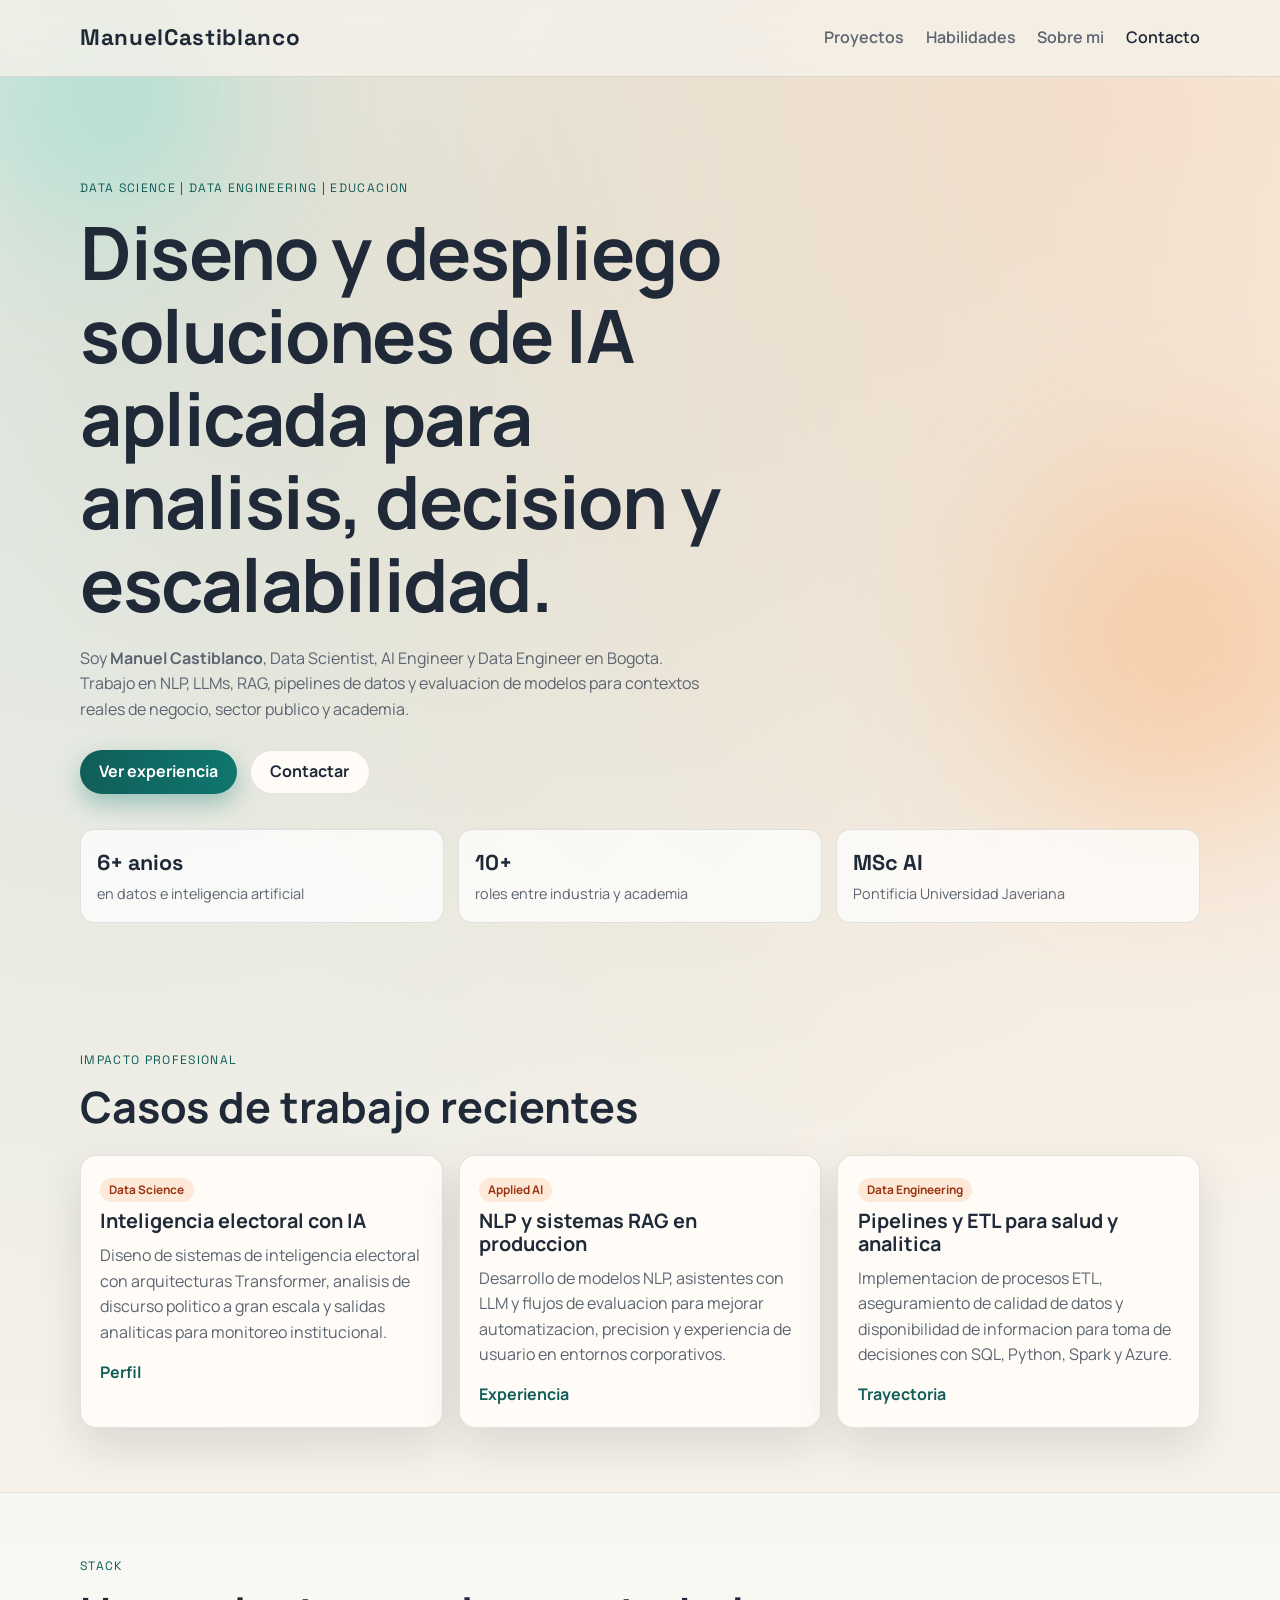
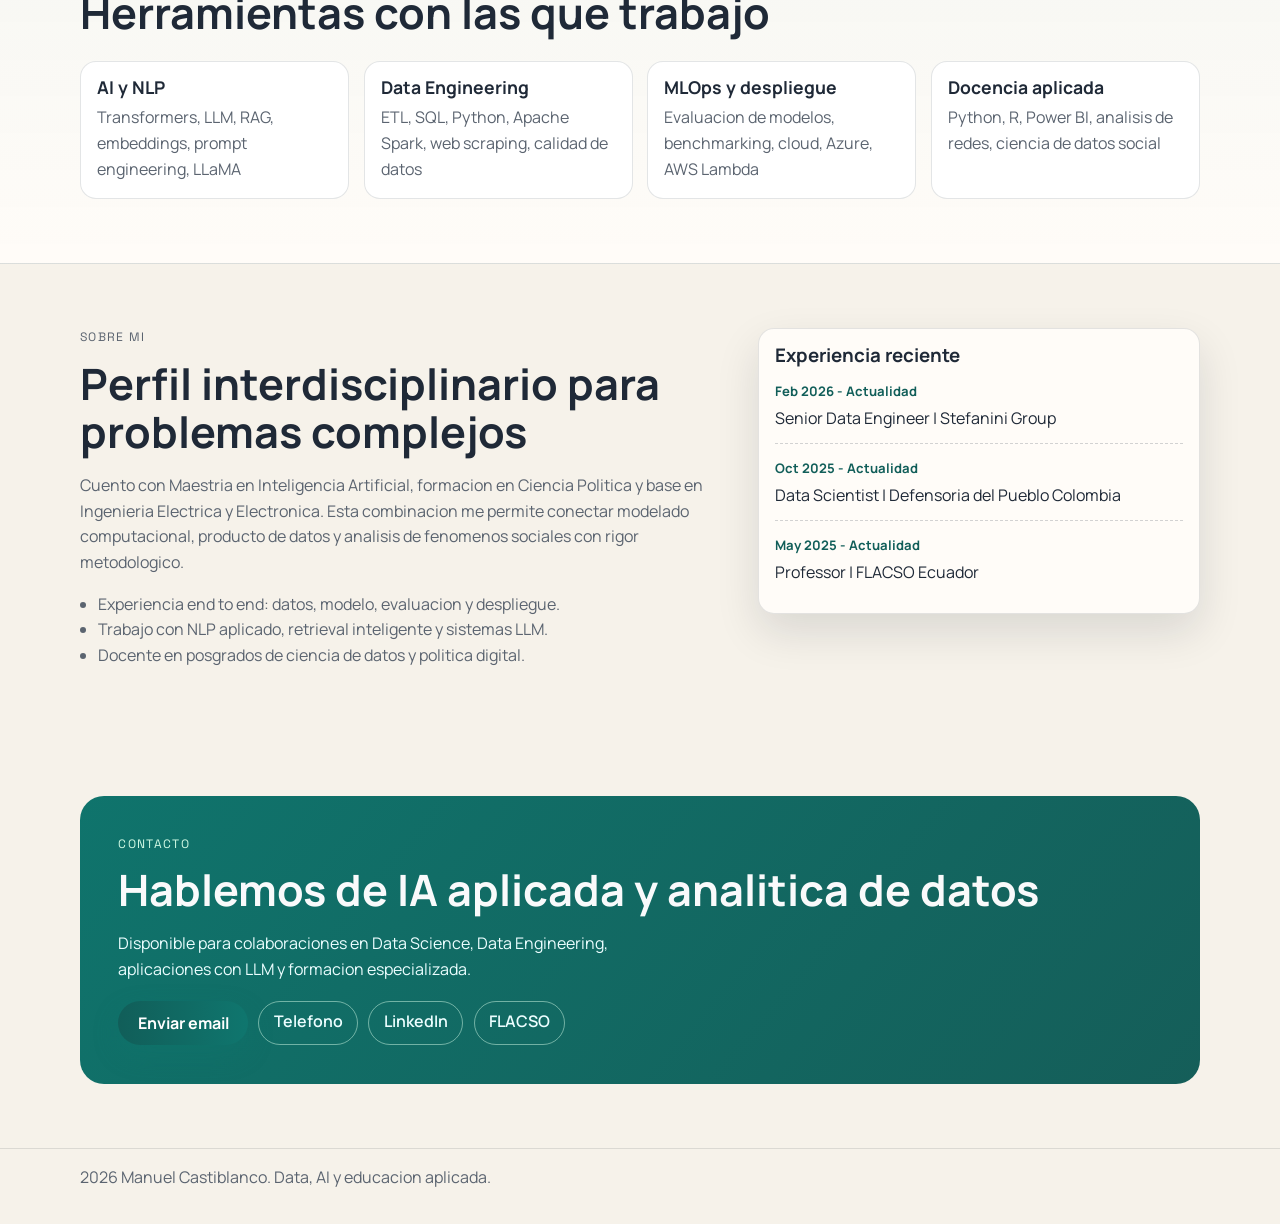
==== index.html @ 2c648ff0 "feat: initial portfolio landing page" ====
<!DOCTYPE html>
<html lang="es">
  <head>
    <meta charset="UTF-8" />
    <meta name="viewport" content="width=device-width, initial-scale=1.0" />
    <meta
      name="description"
      content="Portafolio de Manuel Castiblanco: Data Scientist, Data Engineer y profesor en analitica aplicada, NLP y sistemas con LLM."
    />
    <title>Portafolio | Manuel Castiblanco</title>
    <link rel="preconnect" href="https://fonts.googleapis.com" />
    <link rel="preconnect" href="https://fonts.gstatic.com" crossorigin />
    <link
      href="https://fonts.googleapis.com/css2?family=Manrope:wght@400;500;600;700;800&family=Space+Grotesk:wght@500;700&display=swap"
      rel="stylesheet"
    />
    <link rel="stylesheet" href="styles.css" />
  </head>
  <body>
    <div class="bg-glow bg-glow-1"></div>
    <div class="bg-glow bg-glow-2"></div>

    <header class="site-header">
      <nav class="nav container">
        <a href="#inicio" class="brand">ManuelCastiblanco</a>
        <button class="menu-toggle" aria-label="Abrir menu" aria-expanded="false">
          <span></span>
          <span></span>
          <span></span>
        </button>
        <ul class="nav-links">
          <li><a href="#proyectos">Proyectos</a></li>
          <li><a href="#habilidades">Habilidades</a></li>
          <li><a href="#sobre-mi">Sobre mi</a></li>
          <li><a href="#contacto">Contacto</a></li>
        </ul>
      </nav>
    </header>

    <main id="inicio">
      <section class="hero container">
        <p class="eyebrow reveal">Data Science | Data Engineering | Educacion</p>
        <h1 class="reveal">
          Diseno y despliego soluciones de IA aplicada para analisis, decision y
          escalabilidad.
        </h1>
        <p class="hero-copy reveal">
          Soy <strong>Manuel Castiblanco</strong>, Data Scientist, AI Engineer y Data
          Engineer en Bogota. Trabajo en NLP, LLMs, RAG, pipelines de datos y
          evaluacion de modelos para contextos reales de negocio, sector publico y
          academia.
        </p>
        <div class="hero-actions reveal">
          <a href="#proyectos" class="btn btn-primary">Ver experiencia</a>
          <a href="#contacto" class="btn btn-secondary">Contactar</a>
        </div>
        <ul class="hero-metrics reveal">
          <li>
            <span class="metric">6+ anios</span>
            <span class="label">en datos e inteligencia artificial</span>
          </li>
          <li>
            <span class="metric">10+</span>
            <span class="label">roles entre industria y academia</span>
          </li>
          <li>
            <span class="metric">MSc AI</span>
            <span class="label">Pontificia Universidad Javeriana</span>
          </li>
        </ul>
      </section>

      <section id="proyectos" class="section container">
        <div class="section-head reveal">
          <p class="eyebrow">Impacto profesional</p>
          <h2>Casos de trabajo recientes</h2>
        </div>
        <div class="projects-grid">
          <article class="project-card reveal">
            <p class="tag">Data Science</p>
            <h3>Inteligencia electoral con IA</h3>
            <p>
              Diseno de sistemas de inteligencia electoral con arquitecturas
              Transformer, analisis de discurso politico a gran escala y salidas
              analiticas para monitoreo institucional.
            </p>
            <div class="project-links">
              <a
                href="https://www.linkedin.com/in/manuel-castiblanco-08ab81121/"
                target="_blank"
                rel="noreferrer"
                aria-label="Ver perfil en LinkedIn"
                >Perfil</a
              >
            </div>
          </article>
          <article class="project-card reveal">
            <p class="tag">Applied AI</p>
            <h3>NLP y sistemas RAG en produccion</h3>
            <p>
              Desarrollo de modelos NLP, asistentes con LLM y flujos de evaluacion
              para mejorar automatizacion, precision y experiencia de usuario en
              entornos corporativos.
            </p>
            <div class="project-links">
              <a
                href="https://www.linkedin.com/in/manuel-castiblanco-08ab81121/"
                target="_blank"
                rel="noreferrer"
                aria-label="Ver experiencia en LinkedIn"
                >Experiencia</a
              >
            </div>
          </article>
          <article class="project-card reveal">
            <p class="tag">Data Engineering</p>
            <h3>Pipelines y ETL para salud y analitica</h3>
            <p>
              Implementacion de procesos ETL, aseguramiento de calidad de datos y
              disponibilidad de informacion para toma de decisiones con SQL, Python,
              Spark y Azure.
            </p>
            <div class="project-links">
              <a
                href="https://www.linkedin.com/in/manuel-castiblanco-08ab81121/"
                target="_blank"
                rel="noreferrer"
                aria-label="Ver trayectoria profesional"
                >Trayectoria</a
              >
            </div>
          </article>
        </div>
      </section>

      <section id="habilidades" class="section section-soft">
        <div class="container">
          <div class="section-head reveal">
            <p class="eyebrow">Stack</p>
            <h2>Herramientas con las que trabajo</h2>
          </div>
          <div class="skills-grid">
            <article class="skill-card reveal">
              <h3>AI y NLP</h3>
              <p>Transformers, LLM, RAG, embeddings, prompt engineering, LLaMA</p>
            </article>
            <article class="skill-card reveal">
              <h3>Data Engineering</h3>
              <p>ETL, SQL, Python, Apache Spark, web scraping, calidad de datos</p>
            </article>
            <article class="skill-card reveal">
              <h3>MLOps y despliegue</h3>
              <p>Evaluacion de modelos, benchmarking, cloud, Azure, AWS Lambda</p>
            </article>
            <article class="skill-card reveal">
              <h3>Docencia aplicada</h3>
              <p>Python, R, Power BI, analisis de redes, ciencia de datos social</p>
            </article>
          </div>
        </div>
      </section>

      <section id="sobre-mi" class="section container">
        <div class="about-wrap">
          <div class="about-copy reveal">
            <p class="eyebrow">Sobre mi</p>
            <h2>Perfil interdisciplinario para problemas complejos</h2>
            <p>
              Cuento con Maestria en Inteligencia Artificial, formacion en Ciencia
              Politica y base en Ingenieria Electrica y Electronica. Esta combinacion
              me permite conectar modelado computacional, producto de datos y analisis
              de fenomenos sociales con rigor metodologico.
            </p>
            <ul class="about-list">
              <li>Experiencia end to end: datos, modelo, evaluacion y despliegue.</li>
              <li>Trabajo con NLP aplicado, retrieval inteligente y sistemas LLM.</li>
              <li>Docente en posgrados de ciencia de datos y politica digital.</li>
            </ul>
          </div>
          <aside class="experience-card reveal">
            <h3>Experiencia reciente</h3>
            <ul>
              <li>
                <span>Feb 2026 - Actualidad</span>
                <p>Senior Data Engineer | Stefanini Group</p>
              </li>
              <li>
                <span>Oct 2025 - Actualidad</span>
                <p>Data Scientist | Defensoria del Pueblo Colombia</p>
              </li>
              <li>
                <span>May 2025 - Actualidad</span>
                <p>Professor | FLACSO Ecuador</p>
              </li>
            </ul>
          </aside>
        </div>
      </section>

      <section id="contacto" class="section cta-section">
        <div class="container cta-box reveal">
          <p class="eyebrow">Contacto</p>
          <h2>Hablemos de IA aplicada y analitica de datos</h2>
          <p>
            Disponible para colaboraciones en Data Science, Data Engineering,
            aplicaciones con LLM y formacion especializada.
          </p>
          <div class="cta-links">
            <a href="mailto:mecastib@hotmail.com" class="btn btn-primary">Enviar email</a>
            <a href="tel:+573164999784" class="link-pill">Telefono</a>
            <a
              href="https://www.linkedin.com/in/manuel-castiblanco-08ab81121/"
              target="_blank"
              rel="noreferrer"
              class="link-pill"
              >LinkedIn</a
            >
            <a
              href="https://www.flacso.edu.ec/docentes/perfil?id=52139&nombre=castiblanco_briceno_manuel_elkin"
              target="_blank"
              rel="noreferrer"
              class="link-pill"
              >FLACSO</a
            >
          </div>
        </div>
      </section>
    </main>

    <footer class="site-footer">
      <div class="container">
        <p>
          <span id="year"></span> Manuel Castiblanco. Data, AI y educacion aplicada.
        </p>
      </div>
    </footer>

    <script src="script.js"></script>
  </body>
</html>
---- styles.css ----
:root {
  --bg: #f6f2ea;
  --surface: #fffcf8;
  --text: #1f2937;
  --muted: #5b6470;
  --line: rgba(31, 41, 55, 0.12);
  --brand: #0f766e;
  --brand-dark: #115e59;
  --accent: #f97316;
  --radius: 16px;
  --shadow: 0 18px 44px rgba(15, 23, 42, 0.12);
}

* {
  box-sizing: border-box;
}

html {
  scroll-behavior: smooth;
}

body {
  margin: 0;
  font-family: "Manrope", "Segoe UI", sans-serif;
  color: var(--text);
  background:
    radial-gradient(circle at 10% 12%, rgba(15, 118, 110, 0.11), transparent 42%),
    radial-gradient(circle at 85% 4%, rgba(249, 115, 22, 0.14), transparent 40%),
    var(--bg);
  line-height: 1.6;
  min-height: 100vh;
  overflow-x: hidden;
}

a {
  color: inherit;
  text-decoration: none;
}

.container {
  width: min(1120px, calc(100% - 3rem));
  margin-inline: auto;
}

.site-header {
  position: sticky;
  top: 0;
  z-index: 50;
  backdrop-filter: blur(12px);
  background: rgba(246, 242, 234, 0.8);
  border-bottom: 1px solid var(--line);
}

.nav {
  display: flex;
  align-items: center;
  justify-content: space-between;
  min-height: 76px;
}

.brand {
  font-family: "Space Grotesk", "Segoe UI", sans-serif;
  font-size: 1.4rem;
  font-weight: 700;
  letter-spacing: 0.03em;
}

.nav-links {
  display: flex;
  list-style: none;
  margin: 0;
  padding: 0;
  gap: 1.35rem;
}

.nav-links a {
  font-weight: 600;
  color: var(--muted);
  transition: color 180ms ease;
}

.nav-links a:hover,
.nav-links a.active {
  color: var(--text);
}

.menu-toggle {
  display: none;
  width: 42px;
  height: 42px;
  border: 1px solid var(--line);
  background: var(--surface);
  border-radius: 999px;
  align-items: center;
  justify-content: center;
  flex-direction: column;
  gap: 4px;
  cursor: pointer;
}

.menu-toggle span {
  width: 16px;
  height: 2px;
  background: var(--text);
  display: block;
}

.hero {
  padding: clamp(4.2rem, 8vw, 7.4rem) 0 clamp(2.4rem, 5vw, 4.2rem);
}

.eyebrow {
  font-family: "Space Grotesk", "Segoe UI", sans-serif;
  text-transform: uppercase;
  letter-spacing: 0.11em;
  font-size: 0.76rem;
  color: var(--brand-dark);
  margin: 0 0 0.75rem;
}

h1,
h2,
h3 {
  margin: 0;
  line-height: 1.13;
}

h1 {
  max-width: 14ch;
  font-size: clamp(2.3rem, 6vw, 4.6rem);
  letter-spacing: -0.02em;
}

h2 {
  font-size: clamp(1.8rem, 3.5vw, 2.7rem);
}

.hero-copy {
  max-width: 62ch;
  margin: 1.2rem 0 0;
  color: var(--muted);
}

.hero-actions {
  margin-top: 1.7rem;
  display: flex;
  flex-wrap: wrap;
  gap: 0.8rem;
}

.btn {
  display: inline-flex;
  align-items: center;
  justify-content: center;
  min-height: 44px;
  border-radius: 999px;
  padding: 0.4rem 1.2rem;
  font-weight: 700;
  transition: transform 180ms ease, box-shadow 180ms ease, background 180ms ease;
}

.btn:hover {
  transform: translateY(-2px);
}

.btn-primary {
  background: linear-gradient(90deg, var(--brand-dark), var(--brand));
  color: #ffffff;
  box-shadow: 0 10px 24px rgba(15, 118, 110, 0.35);
}

.btn-secondary {
  border: 1px solid var(--line);
  background: var(--surface);
}

.hero-metrics {
  margin: 2.2rem 0 0;
  padding: 0;
  list-style: none;
  display: grid;
  grid-template-columns: repeat(3, minmax(0, 1fr));
  gap: 0.9rem;
}

.hero-metrics li {
  padding: 1rem;
  border-radius: 14px;
  background: rgba(255, 255, 255, 0.72);
  border: 1px solid var(--line);
}

.metric {
  font-family: "Space Grotesk", "Segoe UI", sans-serif;
  display: block;
  font-size: 1.35rem;
  font-weight: 700;
}

.label {
  font-size: 0.9rem;
  color: var(--muted);
}

.section {
  padding: clamp(2.8rem, 5vw, 5rem) 0;
}

.section-soft {
  background:
    linear-gradient(180deg, rgba(15, 118, 110, 0.04), rgba(15, 118, 110, 0)),
    var(--surface);
  border-block: 1px solid var(--line);
}

.section-head {
  margin-bottom: 1.5rem;
}

.projects-grid {
  display: grid;
  grid-template-columns: repeat(3, minmax(0, 1fr));
  gap: 1rem;
}

.project-card {
  background: var(--surface);
  border: 1px solid var(--line);
  border-radius: var(--radius);
  padding: 1.2rem;
  box-shadow: var(--shadow);
  transition: transform 210ms ease, box-shadow 210ms ease;
}

.project-card:hover {
  transform: translateY(-4px);
  box-shadow: 0 22px 45px rgba(15, 23, 42, 0.16);
}

.project-card h3 {
  margin-top: 0.35rem;
  margin-bottom: 0.65rem;
  font-size: 1.24rem;
}

.project-card p {
  margin: 0;
  color: var(--muted);
}

.project-card .tag {
  display: inline-flex;
  margin-bottom: 0.2rem;
  border-radius: 999px;
  padding: 0.13rem 0.58rem;
  background: rgba(249, 115, 22, 0.14);
  color: #9a3412;
  font-size: 0.74rem;
  font-weight: 700;
}

.project-links {
  display: flex;
  gap: 1rem;
  margin-top: 0.9rem;
}

.project-links a {
  color: var(--brand-dark);
  font-weight: 700;
}

.skills-grid {
  display: grid;
  grid-template-columns: repeat(4, minmax(0, 1fr));
  gap: 0.9rem;
}

.skill-card {
  border: 1px solid var(--line);
  border-radius: var(--radius);
  padding: 1rem;
  background: #ffffff;
}

.skill-card h3 {
  font-size: 1.1rem;
  margin-bottom: 0.45rem;
}

.skill-card p {
  margin: 0;
  color: var(--muted);
}

.about-wrap {
  display: grid;
  grid-template-columns: 1.2fr 0.8fr;
  gap: 1rem;
  align-items: start;
}

.about-copy p {
  color: var(--muted);
}

.about-list {
  margin: 1rem 0 0;
  padding-left: 1.15rem;
  color: var(--muted);
}

.experience-card {
  background: var(--surface);
  border: 1px solid var(--line);
  border-radius: var(--radius);
  box-shadow: var(--shadow);
  padding: 1rem;
}

.experience-card h3 {
  margin-bottom: 0.75rem;
}

.experience-card ul {
  list-style: none;
  margin: 0;
  padding: 0;
}

.experience-card li {
  padding: 0.7rem 0;
  border-top: 1px dashed rgba(31, 41, 55, 0.2);
}

.experience-card li:first-child {
  border-top: 0;
  padding-top: 0;
}

.experience-card span {
  font-size: 0.82rem;
  color: var(--brand-dark);
  font-weight: 700;
}

.experience-card p {
  margin: 0.15rem 0 0;
}

.cta-section {
  padding-bottom: clamp(3.4rem, 5vw, 5.2rem);
}

.cta-box {
  background:
    linear-gradient(130deg, rgba(15, 118, 110, 0.9), rgba(21, 94, 89, 0.97)),
    #115e59;
  color: #f9fafb;
  border-radius: 24px;
  padding: clamp(1.35rem, 3vw, 2.4rem);
}

.cta-box .eyebrow {
  color: #d1fae5;
}

.cta-box p {
  color: #ecfeff;
  max-width: 58ch;
}

.cta-links {
  margin-top: 1.2rem;
  display: flex;
  flex-wrap: wrap;
  gap: 0.65rem;
}

.link-pill {
  border: 1px solid rgba(209, 250, 229, 0.5);
  border-radius: 999px;
  padding: 0.42rem 0.9rem;
  font-weight: 600;
  color: #ecfeff;
}

.link-pill:hover {
  background: rgba(236, 254, 255, 0.08);
}

.site-footer {
  border-top: 1px solid var(--line);
  padding: 1rem 0 2.1rem;
}

.site-footer p {
  margin: 0;
  color: var(--muted);
}

.bg-glow {
  position: fixed;
  border-radius: 999px;
  filter: blur(80px);
  opacity: 0.28;
  pointer-events: none;
  z-index: -1;
}

.bg-glow-1 {
  width: 260px;
  height: 260px;
  top: -40px;
  left: -30px;
  background: #2dd4bf;
}

.bg-glow-2 {
  width: 360px;
  height: 360px;
  right: -80px;
  bottom: 8%;
  background: #fb923c;
}

.reveal {
  opacity: 0;
  transform: translateY(14px);
  transition: opacity 440ms ease, transform 440ms ease;
}

.reveal.in-view {
  opacity: 1;
  transform: translateY(0);
}

@media (max-width: 980px) {
  .projects-grid,
  .skills-grid {
    grid-template-columns: repeat(2, minmax(0, 1fr));
  }

  .about-wrap {
    grid-template-columns: 1fr;
  }
}

@media (max-width: 760px) {
  .menu-toggle {
    display: inline-flex;
  }

  .nav-links {
    position: absolute;
    top: 76px;
    left: 0;
    right: 0;
    flex-direction: column;
    background: rgba(255, 252, 248, 0.97);
    border-bottom: 1px solid var(--line);
    padding: 1rem 1.4rem;
    transform: scaleY(0);
    transform-origin: top;
    opacity: 0;
    pointer-events: none;
    transition: transform 220ms ease, opacity 220ms ease;
  }

  .nav-links.is-open {
    transform: scaleY(1);
    opacity: 1;
    pointer-events: auto;
  }

  .hero-metrics,
  .projects-grid,
  .skills-grid {
    grid-template-columns: 1fr;
  }

  .container {
    width: min(1120px, calc(100% - 1.5rem));
  }
}
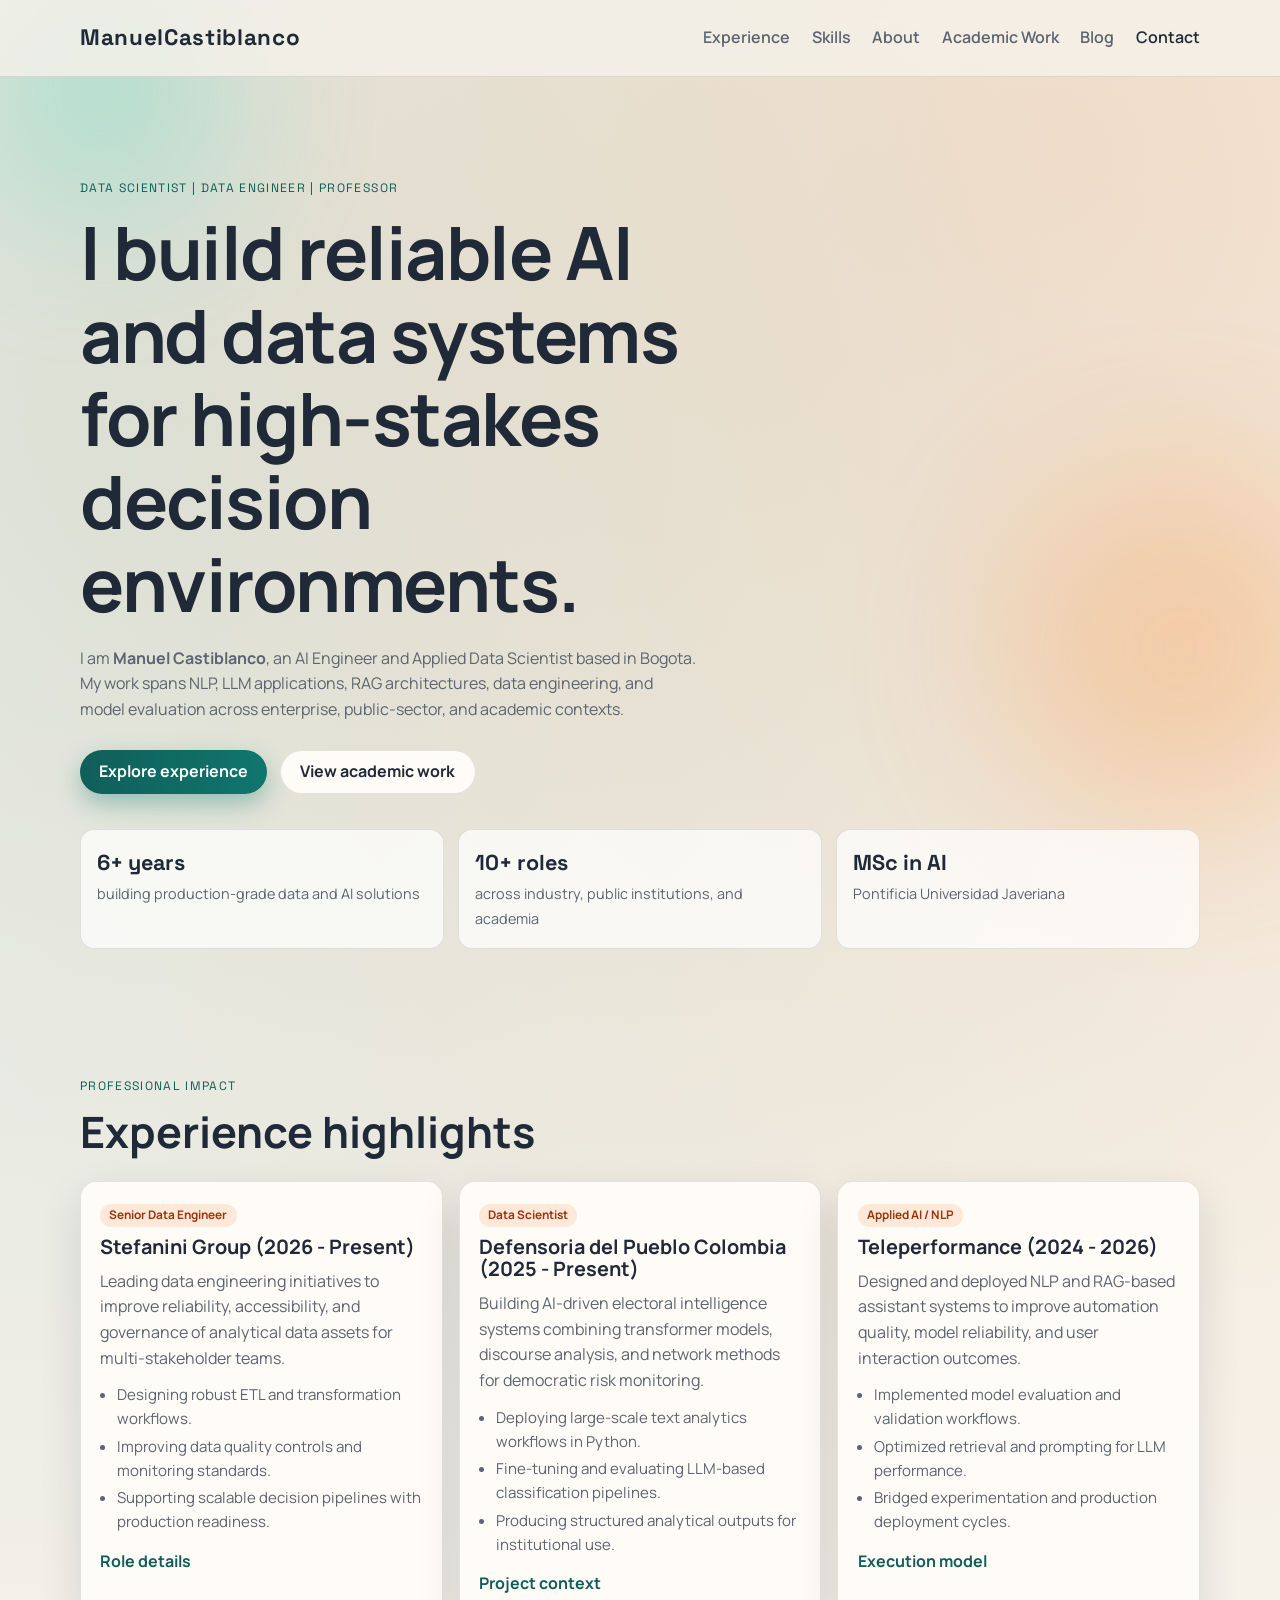
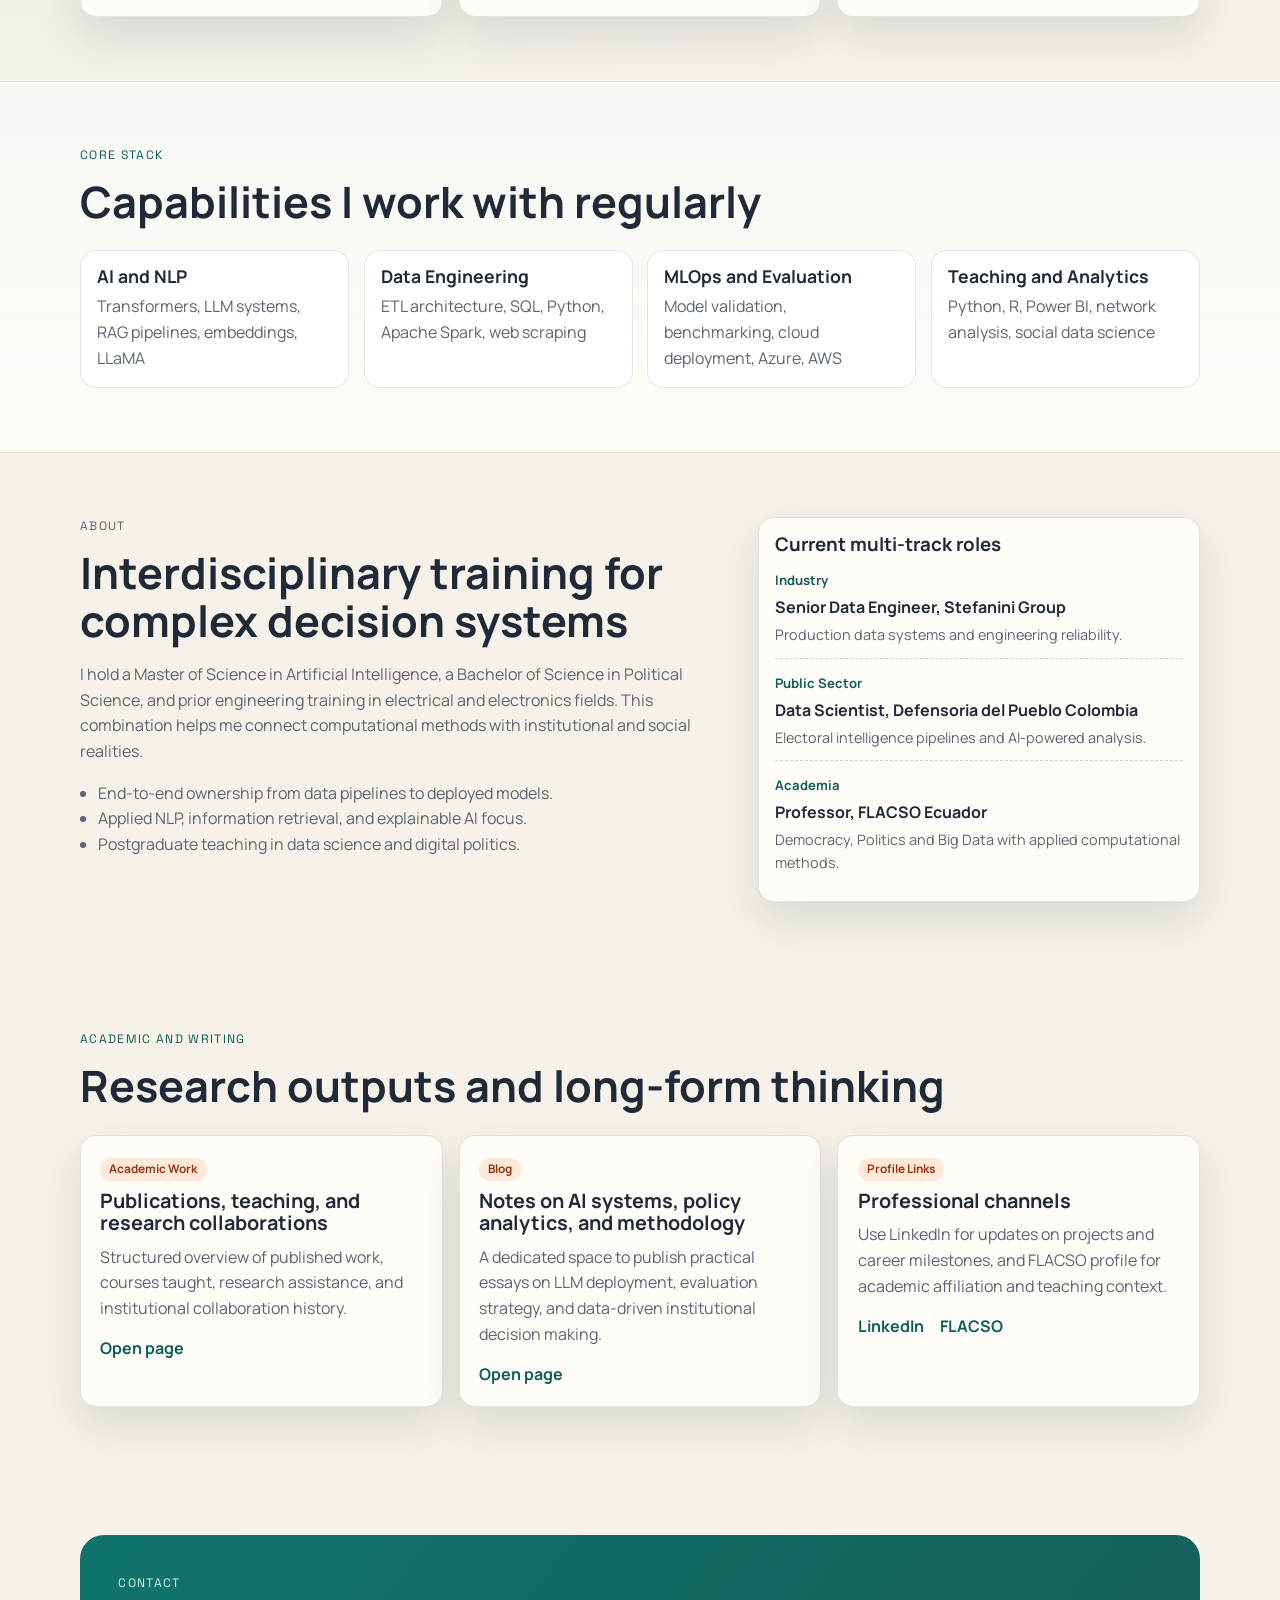
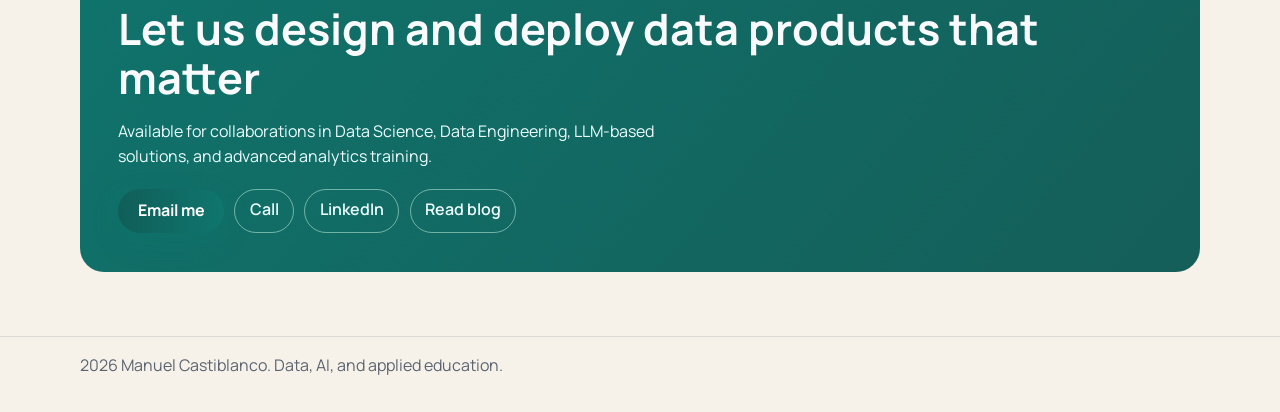
==== commit aebb5d7f: "feat: rewrite portfolio in English and add academic/blog pages" ====
--- a/index.html
+++ b/index.html
@@ -1,13 +1,13 @@
 <!DOCTYPE html>
-<html lang="es">
+<html lang="en">
   <head>
     <meta charset="UTF-8" />
     <meta name="viewport" content="width=device-width, initial-scale=1.0" />
     <meta
       name="description"
-      content="Portafolio de Manuel Castiblanco: Data Scientist, Data Engineer y profesor en analitica aplicada, NLP y sistemas con LLM."
+      content="Portfolio of Manuel Castiblanco: Data Scientist, Data Engineer, and Professor focused on NLP, LLM systems, and applied analytics."
     />
-    <title>Portafolio | Manuel Castiblanco</title>
+    <title>Portfolio | Manuel Castiblanco</title>
     <link rel="preconnect" href="https://fonts.googleapis.com" />
     <link rel="preconnect" href="https://fonts.gstatic.com" crossorigin />
     <link
@@ -22,192 +22,273 @@
 
     <header class="site-header">
       <nav class="nav container">
-        <a href="#inicio" class="brand">ManuelCastiblanco</a>
-        <button class="menu-toggle" aria-label="Abrir menu" aria-expanded="false">
+        <a href="index.html" class="brand">ManuelCastiblanco</a>
+        <button class="menu-toggle" aria-label="Open menu" aria-expanded="false">
           <span></span>
           <span></span>
           <span></span>
         </button>
         <ul class="nav-links">
-          <li><a href="#proyectos">Proyectos</a></li>
-          <li><a href="#habilidades">Habilidades</a></li>
-          <li><a href="#sobre-mi">Sobre mi</a></li>
-          <li><a href="#contacto">Contacto</a></li>
+          <li><a href="#experience">Experience</a></li>
+          <li><a href="#skills">Skills</a></li>
+          <li><a href="#about">About</a></li>
+          <li><a href="academic.html">Academic Work</a></li>
+          <li><a href="blog.html">Blog</a></li>
+          <li><a href="#contact">Contact</a></li>
         </ul>
       </nav>
     </header>
 
-    <main id="inicio">
+    <main id="home">
       <section class="hero container">
-        <p class="eyebrow reveal">Data Science | Data Engineering | Educacion</p>
+        <p class="eyebrow reveal">Data Scientist | Data Engineer | Professor</p>
         <h1 class="reveal">
-          Diseno y despliego soluciones de IA aplicada para analisis, decision y
-          escalabilidad.
+          I build reliable AI and data systems for high-stakes decision environments.
         </h1>
         <p class="hero-copy reveal">
-          Soy <strong>Manuel Castiblanco</strong>, Data Scientist, AI Engineer y Data
-          Engineer en Bogota. Trabajo en NLP, LLMs, RAG, pipelines de datos y
-          evaluacion de modelos para contextos reales de negocio, sector publico y
-          academia.
+          I am <strong>Manuel Castiblanco</strong>, an AI Engineer and Applied Data
+          Scientist based in Bogota. My work spans NLP, LLM applications, RAG
+          architectures, data engineering, and model evaluation across enterprise,
+          public-sector, and academic contexts.
         </p>
         <div class="hero-actions reveal">
-          <a href="#proyectos" class="btn btn-primary">Ver experiencia</a>
-          <a href="#contacto" class="btn btn-secondary">Contactar</a>
+          <a href="#experience" class="btn btn-primary">Explore experience</a>
+          <a href="academic.html" class="btn btn-secondary">View academic work</a>
         </div>
         <ul class="hero-metrics reveal">
           <li>
-            <span class="metric">6+ anios</span>
-            <span class="label">en datos e inteligencia artificial</span>
+            <span class="metric">6+ years</span>
+            <span class="label">building production-grade data and AI solutions</span>
           </li>
           <li>
-            <span class="metric">10+</span>
-            <span class="label">roles entre industria y academia</span>
+            <span class="metric">10+ roles</span>
+            <span class="label">across industry, public institutions, and academia</span>
           </li>
           <li>
-            <span class="metric">MSc AI</span>
+            <span class="metric">MSc in AI</span>
             <span class="label">Pontificia Universidad Javeriana</span>
           </li>
         </ul>
       </section>
 
-      <section id="proyectos" class="section container">
+      <section id="experience" class="section container">
         <div class="section-head reveal">
-          <p class="eyebrow">Impacto profesional</p>
-          <h2>Casos de trabajo recientes</h2>
+          <p class="eyebrow">Professional Impact</p>
+          <h2>Experience highlights</h2>
         </div>
         <div class="projects-grid">
           <article class="project-card reveal">
-            <p class="tag">Data Science</p>
-            <h3>Inteligencia electoral con IA</h3>
-            <p>
-              Diseno de sistemas de inteligencia electoral con arquitecturas
-              Transformer, analisis de discurso politico a gran escala y salidas
-              analiticas para monitoreo institucional.
-            </p>
+            <p class="tag">Senior Data Engineer</p>
+            <h3>Stefanini Group (2026 - Present)</h3>
+            <p>
+              Leading data engineering initiatives to improve reliability,
+              accessibility, and governance of analytical data assets for
+              multi-stakeholder teams.
+            </p>
+            <ul class="project-points">
+              <li>Designing robust ETL and transformation workflows.</li>
+              <li>Improving data quality controls and monitoring standards.</li>
+              <li>Supporting scalable decision pipelines with production readiness.</li>
+            </ul>
             <div class="project-links">
               <a
                 href="https://www.linkedin.com/in/manuel-castiblanco-08ab81121/"
                 target="_blank"
                 rel="noreferrer"
-                aria-label="Ver perfil en LinkedIn"
-                >Perfil</a
-              >
-            </div>
-          </article>
-          <article class="project-card reveal">
-            <p class="tag">Applied AI</p>
-            <h3>NLP y sistemas RAG en produccion</h3>
-            <p>
-              Desarrollo de modelos NLP, asistentes con LLM y flujos de evaluacion
-              para mejorar automatizacion, precision y experiencia de usuario en
-              entornos corporativos.
-            </p>
+                aria-label="View role details on LinkedIn"
+                >Role details</a
+              >
+            </div>
+          </article>
+
+          <article class="project-card reveal">
+            <p class="tag">Data Scientist</p>
+            <h3>Defensoria del Pueblo Colombia (2025 - Present)</h3>
+            <p>
+              Building AI-driven electoral intelligence systems combining
+              transformer models, discourse analysis, and network methods for
+              democratic risk monitoring.
+            </p>
+            <ul class="project-points">
+              <li>Deploying large-scale text analytics workflows in Python.</li>
+              <li>Fine-tuning and evaluating LLM-based classification pipelines.</li>
+              <li>Producing structured analytical outputs for institutional use.</li>
+            </ul>
             <div class="project-links">
               <a
                 href="https://www.linkedin.com/in/manuel-castiblanco-08ab81121/"
                 target="_blank"
                 rel="noreferrer"
-                aria-label="Ver experiencia en LinkedIn"
-                >Experiencia</a
-              >
-            </div>
-          </article>
-          <article class="project-card reveal">
-            <p class="tag">Data Engineering</p>
-            <h3>Pipelines y ETL para salud y analitica</h3>
-            <p>
-              Implementacion de procesos ETL, aseguramiento de calidad de datos y
-              disponibilidad de informacion para toma de decisiones con SQL, Python,
-              Spark y Azure.
-            </p>
+                aria-label="View data science experience"
+                >Project context</a
+              >
+            </div>
+          </article>
+
+          <article class="project-card reveal">
+            <p class="tag">Applied AI / NLP</p>
+            <h3>Teleperformance (2024 - 2026)</h3>
+            <p>
+              Designed and deployed NLP and RAG-based assistant systems to improve
+              automation quality, model reliability, and user interaction outcomes.
+            </p>
+            <ul class="project-points">
+              <li>Implemented model evaluation and validation workflows.</li>
+              <li>Optimized retrieval and prompting for LLM performance.</li>
+              <li>Bridged experimentation and production deployment cycles.</li>
+            </ul>
             <div class="project-links">
               <a
                 href="https://www.linkedin.com/in/manuel-castiblanco-08ab81121/"
                 target="_blank"
                 rel="noreferrer"
-                aria-label="Ver trayectoria profesional"
-                >Trayectoria</a
-              >
-            </div>
-          </article>
-        </div>
-      </section>
-
-      <section id="habilidades" class="section section-soft">
+                aria-label="View applied AI experience"
+                >Execution model</a
+              >
+            </div>
+          </article>
+        </div>
+      </section>
+
+      <section id="skills" class="section section-soft">
         <div class="container">
           <div class="section-head reveal">
-            <p class="eyebrow">Stack</p>
-            <h2>Herramientas con las que trabajo</h2>
+            <p class="eyebrow">Core Stack</p>
+            <h2>Capabilities I work with regularly</h2>
           </div>
           <div class="skills-grid">
             <article class="skill-card reveal">
-              <h3>AI y NLP</h3>
-              <p>Transformers, LLM, RAG, embeddings, prompt engineering, LLaMA</p>
+              <h3>AI and NLP</h3>
+              <p>Transformers, LLM systems, RAG pipelines, embeddings, LLaMA</p>
             </article>
             <article class="skill-card reveal">
               <h3>Data Engineering</h3>
-              <p>ETL, SQL, Python, Apache Spark, web scraping, calidad de datos</p>
+              <p>ETL architecture, SQL, Python, Apache Spark, web scraping</p>
             </article>
             <article class="skill-card reveal">
-              <h3>MLOps y despliegue</h3>
-              <p>Evaluacion de modelos, benchmarking, cloud, Azure, AWS Lambda</p>
+              <h3>MLOps and Evaluation</h3>
+              <p>Model validation, benchmarking, cloud deployment, Azure, AWS</p>
             </article>
             <article class="skill-card reveal">
-              <h3>Docencia aplicada</h3>
-              <p>Python, R, Power BI, analisis de redes, ciencia de datos social</p>
+              <h3>Teaching and Analytics</h3>
+              <p>Python, R, Power BI, network analysis, social data science</p>
             </article>
           </div>
         </div>
       </section>
 
-      <section id="sobre-mi" class="section container">
+      <section id="about" class="section container">
         <div class="about-wrap">
           <div class="about-copy reveal">
-            <p class="eyebrow">Sobre mi</p>
-            <h2>Perfil interdisciplinario para problemas complejos</h2>
-            <p>
-              Cuento con Maestria en Inteligencia Artificial, formacion en Ciencia
-              Politica y base en Ingenieria Electrica y Electronica. Esta combinacion
-              me permite conectar modelado computacional, producto de datos y analisis
-              de fenomenos sociales con rigor metodologico.
+            <p class="eyebrow">About</p>
+            <h2>Interdisciplinary training for complex decision systems</h2>
+            <p>
+              I hold a Master of Science in Artificial Intelligence, a Bachelor of
+              Science in Political Science, and prior engineering training in
+              electrical and electronics fields. This combination helps me connect
+              computational methods with institutional and social realities.
             </p>
             <ul class="about-list">
-              <li>Experiencia end to end: datos, modelo, evaluacion y despliegue.</li>
-              <li>Trabajo con NLP aplicado, retrieval inteligente y sistemas LLM.</li>
-              <li>Docente en posgrados de ciencia de datos y politica digital.</li>
+              <li>End-to-end ownership from data pipelines to deployed models.</li>
+              <li>Applied NLP, information retrieval, and explainable AI focus.</li>
+              <li>Postgraduate teaching in data science and digital politics.</li>
             </ul>
           </div>
           <aside class="experience-card reveal">
-            <h3>Experiencia reciente</h3>
+            <h3>Current multi-track roles</h3>
             <ul>
               <li>
-                <span>Feb 2026 - Actualidad</span>
-                <p>Senior Data Engineer | Stefanini Group</p>
+                <span>Industry</span>
+                <p class="role">Senior Data Engineer, Stefanini Group</p>
+                <p class="desc">Production data systems and engineering reliability.</p>
               </li>
               <li>
-                <span>Oct 2025 - Actualidad</span>
-                <p>Data Scientist | Defensoria del Pueblo Colombia</p>
+                <span>Public Sector</span>
+                <p class="role">Data Scientist, Defensoria del Pueblo Colombia</p>
+                <p class="desc">
+                  Electoral intelligence pipelines and AI-powered analysis.
+                </p>
               </li>
               <li>
-                <span>May 2025 - Actualidad</span>
-                <p>Professor | FLACSO Ecuador</p>
+                <span>Academia</span>
+                <p class="role">Professor, FLACSO Ecuador</p>
+                <p class="desc">
+                  Democracy, Politics and Big Data with applied computational methods.
+                </p>
               </li>
             </ul>
           </aside>
         </div>
       </section>
 
-      <section id="contacto" class="section cta-section">
+      <section class="section container">
+        <div class="section-head reveal">
+          <p class="eyebrow">Academic and Writing</p>
+          <h2>Research outputs and long-form thinking</h2>
+        </div>
+        <div class="projects-grid">
+          <article class="project-card reveal">
+            <p class="tag">Academic Work</p>
+            <h3>Publications, teaching, and research collaborations</h3>
+            <p>
+              Structured overview of published work, courses taught, research
+              assistance, and institutional collaboration history.
+            </p>
+            <div class="project-links">
+              <a href="academic.html" aria-label="Open academic work page"
+                >Open page</a
+              >
+            </div>
+          </article>
+          <article class="project-card reveal">
+            <p class="tag">Blog</p>
+            <h3>Notes on AI systems, policy analytics, and methodology</h3>
+            <p>
+              A dedicated space to publish practical essays on LLM deployment,
+              evaluation strategy, and data-driven institutional decision making.
+            </p>
+            <div class="project-links">
+              <a href="blog.html" aria-label="Open blog page">Open page</a>
+            </div>
+          </article>
+          <article class="project-card reveal">
+            <p class="tag">Profile Links</p>
+            <h3>Professional channels</h3>
+            <p>
+              Use LinkedIn for updates on projects and career milestones, and FLACSO
+              profile for academic affiliation and teaching context.
+            </p>
+            <div class="project-links">
+              <a
+                href="https://www.linkedin.com/in/manuel-castiblanco-08ab81121/"
+                target="_blank"
+                rel="noreferrer"
+                aria-label="Open LinkedIn profile"
+                >LinkedIn</a
+              >
+              <a
+                href="https://www.flacso.edu.ec/docentes/perfil?id=52139&nombre=castiblanco_briceno_manuel_elkin"
+                target="_blank"
+                rel="noreferrer"
+                aria-label="Open FLACSO profile"
+                >FLACSO</a
+              >
+            </div>
+          </article>
+        </div>
+      </section>
+
+      <section id="contact" class="section cta-section">
         <div class="container cta-box reveal">
-          <p class="eyebrow">Contacto</p>
-          <h2>Hablemos de IA aplicada y analitica de datos</h2>
+          <p class="eyebrow">Contact</p>
+          <h2>Let us design and deploy data products that matter</h2>
           <p>
-            Disponible para colaboraciones en Data Science, Data Engineering,
-            aplicaciones con LLM y formacion especializada.
+            Available for collaborations in Data Science, Data Engineering,
+            LLM-based solutions, and advanced analytics training.
           </p>
           <div class="cta-links">
-            <a href="mailto:mecastib@hotmail.com" class="btn btn-primary">Enviar email</a>
-            <a href="tel:+573164999784" class="link-pill">Telefono</a>
+            <a href="mailto:mecastib@hotmail.com" class="btn btn-primary">Email me</a>
+            <a href="tel:+573164999784" class="link-pill">Call</a>
             <a
               href="https://www.linkedin.com/in/manuel-castiblanco-08ab81121/"
               target="_blank"
@@ -215,13 +296,7 @@
               class="link-pill"
               >LinkedIn</a
             >
-            <a
-              href="https://www.flacso.edu.ec/docentes/perfil?id=52139&nombre=castiblanco_briceno_manuel_elkin"
-              target="_blank"
-              rel="noreferrer"
-              class="link-pill"
-              >FLACSO</a
-            >
+            <a href="blog.html" class="link-pill">Read blog</a>
           </div>
         </div>
       </section>
@@ -229,9 +304,7 @@
 
     <footer class="site-footer">
       <div class="container">
-        <p>
-          <span id="year"></span> Manuel Castiblanco. Data, AI y educacion aplicada.
-        </p>
+        <p><span id="year"></span> Manuel Castiblanco. Data, AI, and applied education.</p>
       </div>
     </footer>
 
--- a/styles.css
+++ b/styles.css
@@ -109,6 +109,10 @@
   padding: clamp(4.2rem, 8vw, 7.4rem) 0 clamp(2.4rem, 5vw, 4.2rem);
 }
 
+.page-hero {
+  padding: clamp(4rem, 8vw, 6.8rem) 0 clamp(2.2rem, 4vw, 3.4rem);
+}
+
 .eyebrow {
   font-family: "Space Grotesk", "Segoe UI", sans-serif;
   text-transform: uppercase;
@@ -141,6 +145,12 @@
   color: var(--muted);
 }
 
+.page-copy {
+  max-width: 66ch;
+  margin: 1rem 0 0;
+  color: var(--muted);
+}
+
 .hero-actions {
   margin-top: 1.7rem;
   display: flex;
@@ -246,6 +256,17 @@
 .project-card p {
   margin: 0;
   color: var(--muted);
+}
+
+.project-points {
+  margin: 0.75rem 0 0;
+  padding-left: 1.05rem;
+  color: var(--muted);
+  font-size: 0.94rem;
+}
+
+.project-points li {
+  margin: 0.22rem 0;
 }
 
 .project-card .tag {
@@ -348,6 +369,53 @@
   margin: 0.15rem 0 0;
 }
 
+.experience-card .role {
+  color: var(--text);
+  font-weight: 700;
+}
+
+.experience-card .desc {
+  color: var(--muted);
+  font-size: 0.9rem;
+}
+
+.detail-grid,
+.post-grid {
+  display: grid;
+  grid-template-columns: repeat(3, minmax(0, 1fr));
+  gap: 1rem;
+}
+
+.detail-card,
+.post-card {
+  background: var(--surface);
+  border: 1px solid var(--line);
+  border-radius: var(--radius);
+  padding: 1.2rem;
+  box-shadow: var(--shadow);
+}
+
+.detail-card h3,
+.post-card h3 {
+  font-size: 1.24rem;
+  margin-top: 0.35rem;
+  margin-bottom: 0.65rem;
+}
+
+.detail-card p,
+.post-card p {
+  margin: 0;
+  color: var(--muted);
+}
+
+.detail-meta {
+  margin-top: 0.5rem;
+  margin-bottom: 0.75rem !important;
+  font-size: 0.9rem;
+  font-weight: 600;
+  color: var(--brand-dark) !important;
+}
+
 .cta-section {
   padding-bottom: clamp(3.4rem, 5vw, 5.2rem);
 }
@@ -437,12 +505,18 @@
 
 @media (max-width: 980px) {
   .projects-grid,
-  .skills-grid {
+  .skills-grid,
+  .detail-grid,
+  .post-grid {
     grid-template-columns: repeat(2, minmax(0, 1fr));
   }
 
   .about-wrap {
     grid-template-columns: 1fr;
+  }
+
+  .nav-links {
+    gap: 0.9rem;
   }
 }
 
@@ -475,7 +549,9 @@
 
   .hero-metrics,
   .projects-grid,
-  .skills-grid {
+  .skills-grid,
+  .detail-grid,
+  .post-grid {
     grid-template-columns: 1fr;
   }
 
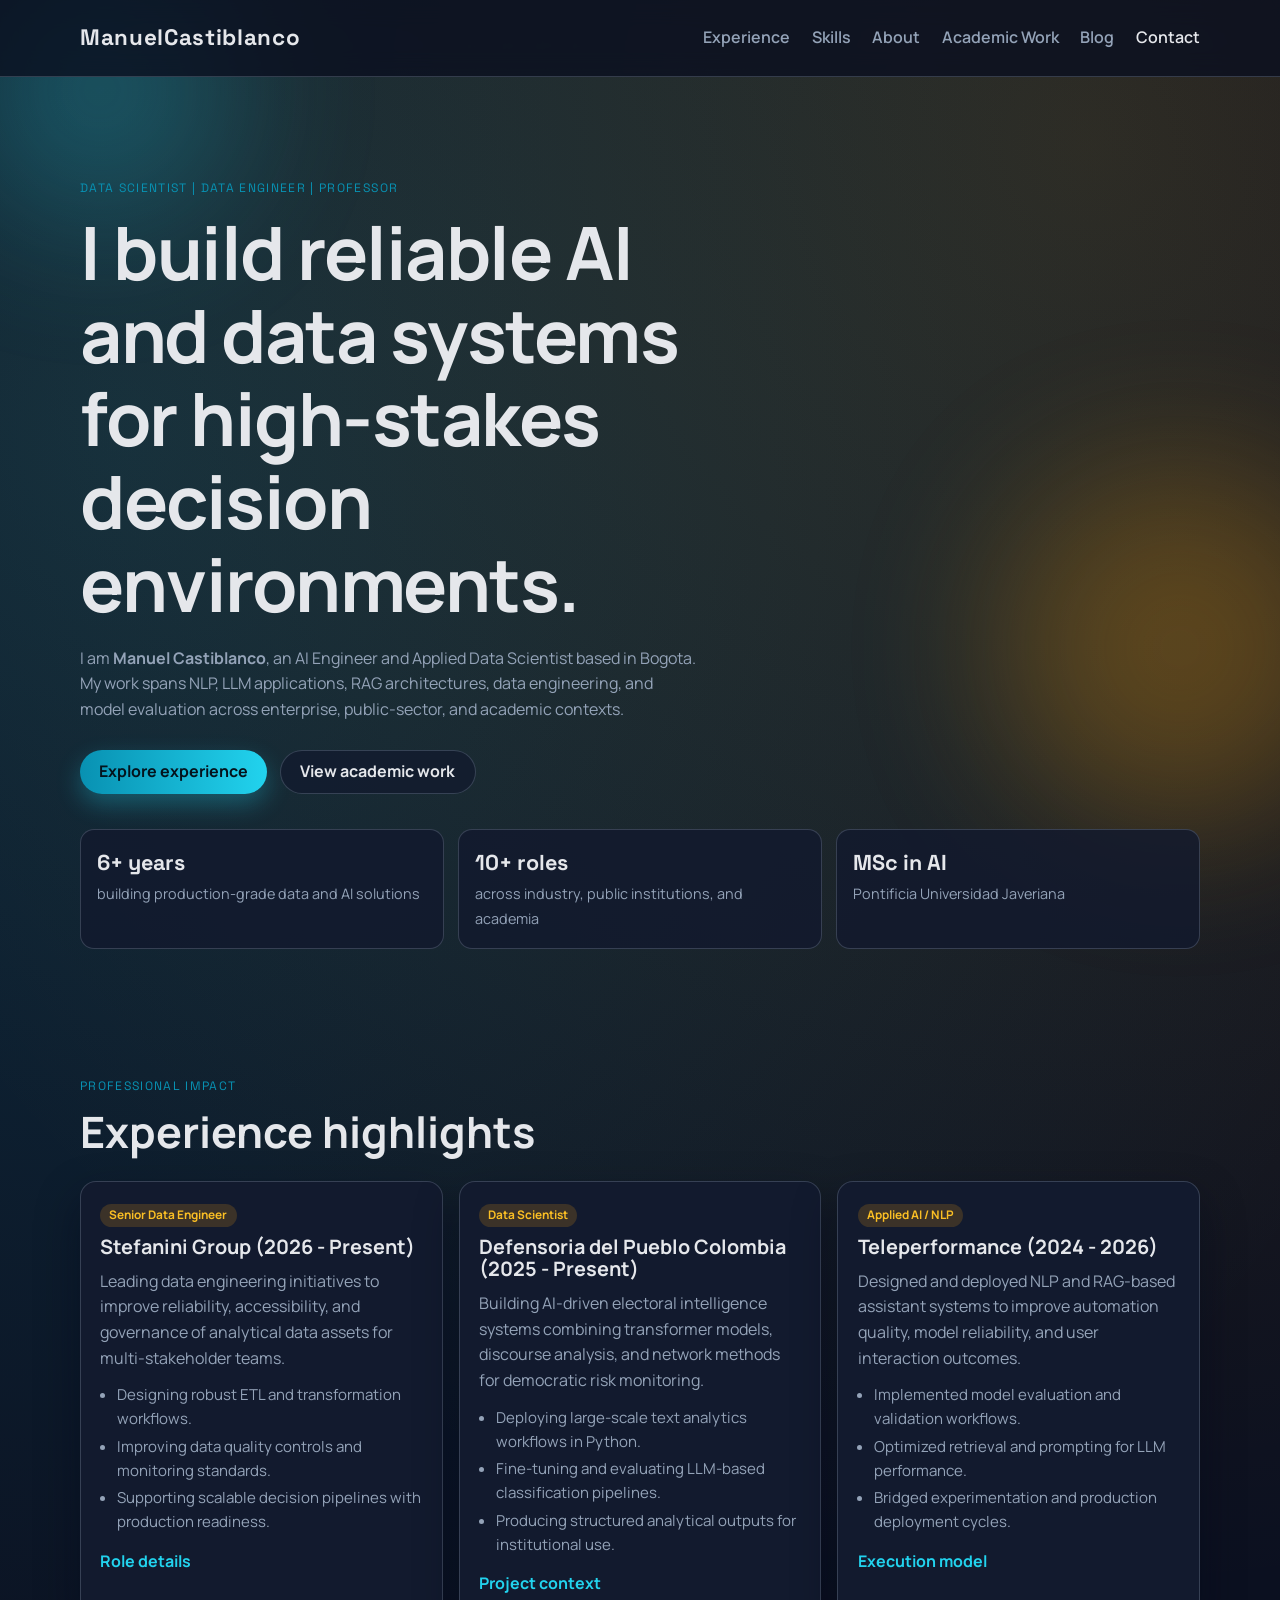
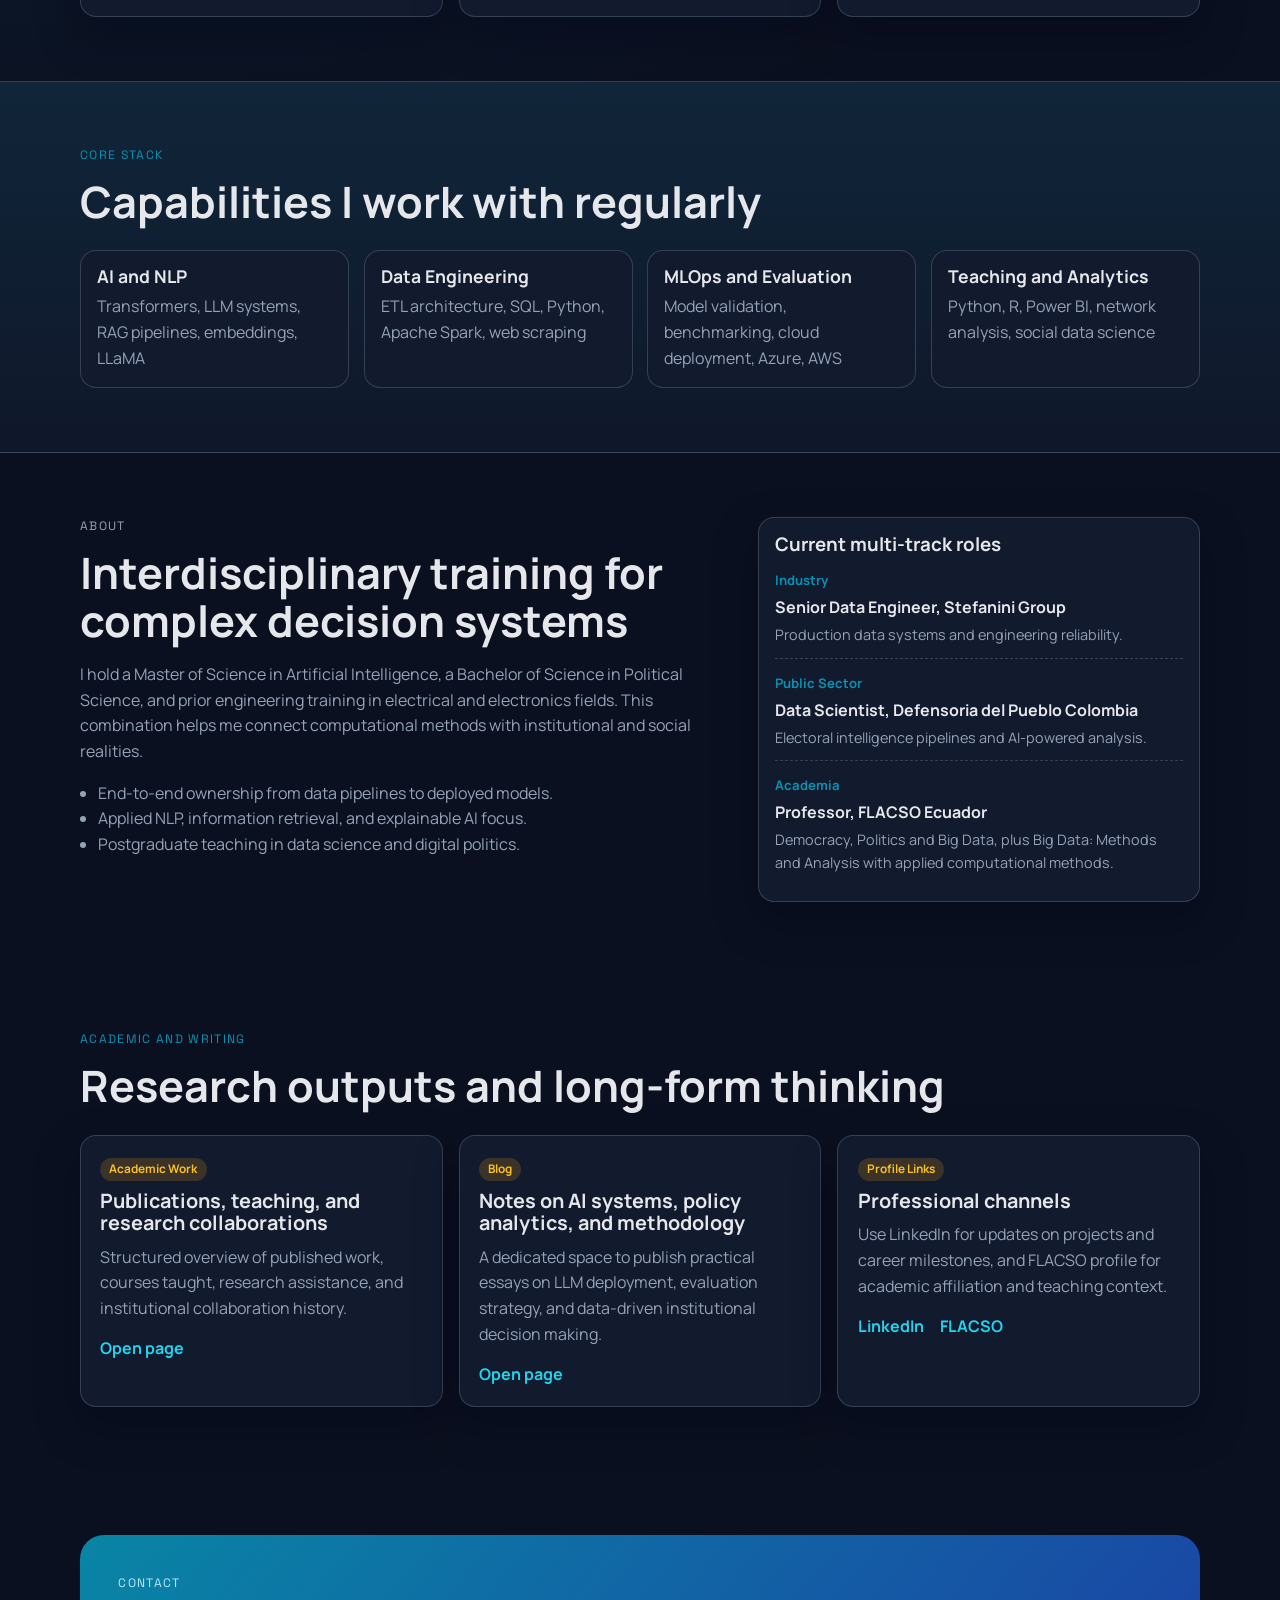
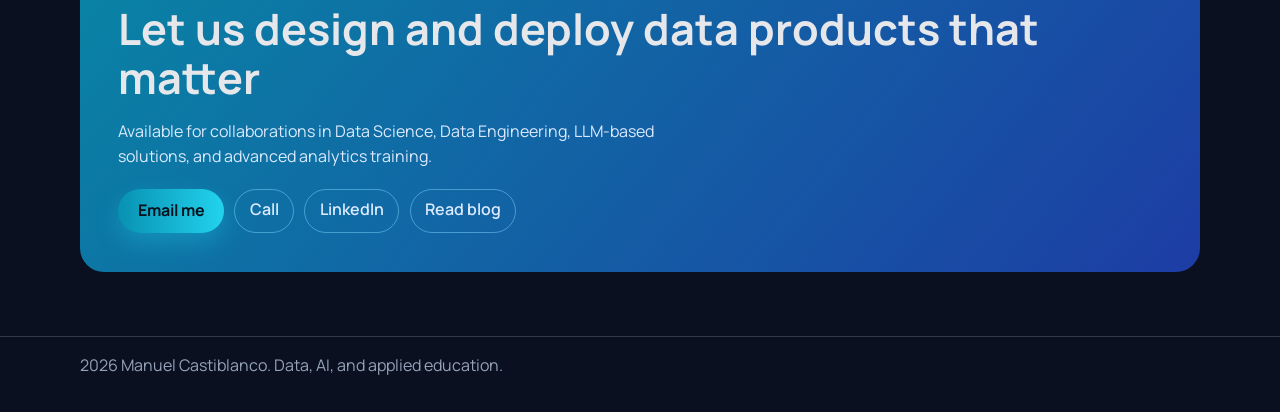
==== commit 7a308b0b: "docs: add FLACSO Big Data Methods and Analysis teaching experience" ====
--- a/index.html
+++ b/index.html
@@ -213,7 +213,8 @@
                 <span>Academia</span>
                 <p class="role">Professor, FLACSO Ecuador</p>
                 <p class="desc">
-                  Democracy, Politics and Big Data with applied computational methods.
+                  Democracy, Politics and Big Data, plus Big Data: Methods and
+                  Analysis with applied computational methods.
                 </p>
               </li>
             </ul>
--- a/styles.css
+++ b/styles.css
@@ -1,14 +1,15 @@
 :root {
-  --bg: #f6f2ea;
-  --surface: #fffcf8;
-  --text: #1f2937;
-  --muted: #5b6470;
-  --line: rgba(31, 41, 55, 0.12);
-  --brand: #0f766e;
-  --brand-dark: #115e59;
-  --accent: #f97316;
+  --bg: #0b1020;
+  --surface: #121a2e;
+  --surface-soft: #0f172a;
+  --text: #e5e7eb;
+  --muted: #94a3b8;
+  --line: rgba(148, 163, 184, 0.28);
+  --brand: #22d3ee;
+  --brand-dark: #0891b2;
+  --accent: #f59e0b;
   --radius: 16px;
-  --shadow: 0 18px 44px rgba(15, 23, 42, 0.12);
+  --shadow: 0 18px 44px rgba(2, 6, 23, 0.42);
 }
 
 * {
@@ -24,8 +25,8 @@
   font-family: "Manrope", "Segoe UI", sans-serif;
   color: var(--text);
   background:
-    radial-gradient(circle at 10% 12%, rgba(15, 118, 110, 0.11), transparent 42%),
-    radial-gradient(circle at 85% 4%, rgba(249, 115, 22, 0.14), transparent 40%),
+    radial-gradient(circle at 10% 12%, rgba(34, 211, 238, 0.14), transparent 42%),
+    radial-gradient(circle at 85% 4%, rgba(245, 158, 11, 0.15), transparent 40%),
     var(--bg);
   line-height: 1.6;
   min-height: 100vh;
@@ -47,7 +48,7 @@
   top: 0;
   z-index: 50;
   backdrop-filter: blur(12px);
-  background: rgba(246, 242, 234, 0.8);
+  background: rgba(11, 16, 32, 0.8);
   border-bottom: 1px solid var(--line);
 }
 
@@ -89,7 +90,7 @@
   width: 42px;
   height: 42px;
   border: 1px solid var(--line);
-  background: var(--surface);
+  background: rgba(18, 26, 46, 0.9);
   border-radius: 999px;
   align-items: center;
   justify-content: center;
@@ -175,13 +176,13 @@
 
 .btn-primary {
   background: linear-gradient(90deg, var(--brand-dark), var(--brand));
-  color: #ffffff;
-  box-shadow: 0 10px 24px rgba(15, 118, 110, 0.35);
+  color: #04131d;
+  box-shadow: 0 10px 24px rgba(34, 211, 238, 0.3);
 }
 
 .btn-secondary {
   border: 1px solid var(--line);
-  background: var(--surface);
+  background: rgba(18, 26, 46, 0.75);
 }
 
 .hero-metrics {
@@ -196,7 +197,7 @@
 .hero-metrics li {
   padding: 1rem;
   border-radius: 14px;
-  background: rgba(255, 255, 255, 0.72);
+  background: rgba(18, 26, 46, 0.84);
   border: 1px solid var(--line);
 }
 
@@ -218,8 +219,8 @@
 
 .section-soft {
   background:
-    linear-gradient(180deg, rgba(15, 118, 110, 0.04), rgba(15, 118, 110, 0)),
-    var(--surface);
+    linear-gradient(180deg, rgba(34, 211, 238, 0.08), rgba(34, 211, 238, 0)),
+    var(--surface-soft);
   border-block: 1px solid var(--line);
 }
 
@@ -244,7 +245,7 @@
 
 .project-card:hover {
   transform: translateY(-4px);
-  box-shadow: 0 22px 45px rgba(15, 23, 42, 0.16);
+  box-shadow: 0 22px 45px rgba(2, 6, 23, 0.6);
 }
 
 .project-card h3 {
@@ -274,8 +275,8 @@
   margin-bottom: 0.2rem;
   border-radius: 999px;
   padding: 0.13rem 0.58rem;
-  background: rgba(249, 115, 22, 0.14);
-  color: #9a3412;
+  background: rgba(245, 158, 11, 0.18);
+  color: #fbbf24;
   font-size: 0.74rem;
   font-weight: 700;
 }
@@ -287,7 +288,7 @@
 }
 
 .project-links a {
-  color: var(--brand-dark);
+  color: var(--brand);
   font-weight: 700;
 }
 
@@ -301,7 +302,7 @@
   border: 1px solid var(--line);
   border-radius: var(--radius);
   padding: 1rem;
-  background: #ffffff;
+  background: var(--surface);
 }
 
 .skill-card h3 {
@@ -351,7 +352,7 @@
 
 .experience-card li {
   padding: 0.7rem 0;
-  border-top: 1px dashed rgba(31, 41, 55, 0.2);
+  border-top: 1px dashed var(--line);
 }
 
 .experience-card li:first-child {
@@ -422,19 +423,19 @@
 
 .cta-box {
   background:
-    linear-gradient(130deg, rgba(15, 118, 110, 0.9), rgba(21, 94, 89, 0.97)),
-    #115e59;
-  color: #f9fafb;
+    linear-gradient(130deg, rgba(8, 145, 178, 0.9), rgba(30, 64, 175, 0.92)),
+    #0f172a;
+  color: #e5e7eb;
   border-radius: 24px;
   padding: clamp(1.35rem, 3vw, 2.4rem);
 }
 
 .cta-box .eyebrow {
-  color: #d1fae5;
+  color: #bae6fd;
 }
 
 .cta-box p {
-  color: #ecfeff;
+  color: #dbeafe;
   max-width: 58ch;
 }
 
@@ -446,15 +447,15 @@
 }
 
 .link-pill {
-  border: 1px solid rgba(209, 250, 229, 0.5);
+  border: 1px solid rgba(125, 211, 252, 0.5);
   border-radius: 999px;
   padding: 0.42rem 0.9rem;
   font-weight: 600;
-  color: #ecfeff;
+  color: #dbeafe;
 }
 
 .link-pill:hover {
-  background: rgba(236, 254, 255, 0.08);
+  background: rgba(56, 189, 248, 0.12);
 }
 
 .site-footer {
@@ -481,7 +482,7 @@
   height: 260px;
   top: -40px;
   left: -30px;
-  background: #2dd4bf;
+  background: #22d3ee;
 }
 
 .bg-glow-2 {
@@ -489,7 +490,7 @@
   height: 360px;
   right: -80px;
   bottom: 8%;
-  background: #fb923c;
+  background: #f59e0b;
 }
 
 .reveal {
@@ -531,7 +532,7 @@
     left: 0;
     right: 0;
     flex-direction: column;
-    background: rgba(255, 252, 248, 0.97);
+    background: rgba(11, 16, 32, 0.97);
     border-bottom: 1px solid var(--line);
     padding: 1rem 1.4rem;
     transform: scaleY(0);
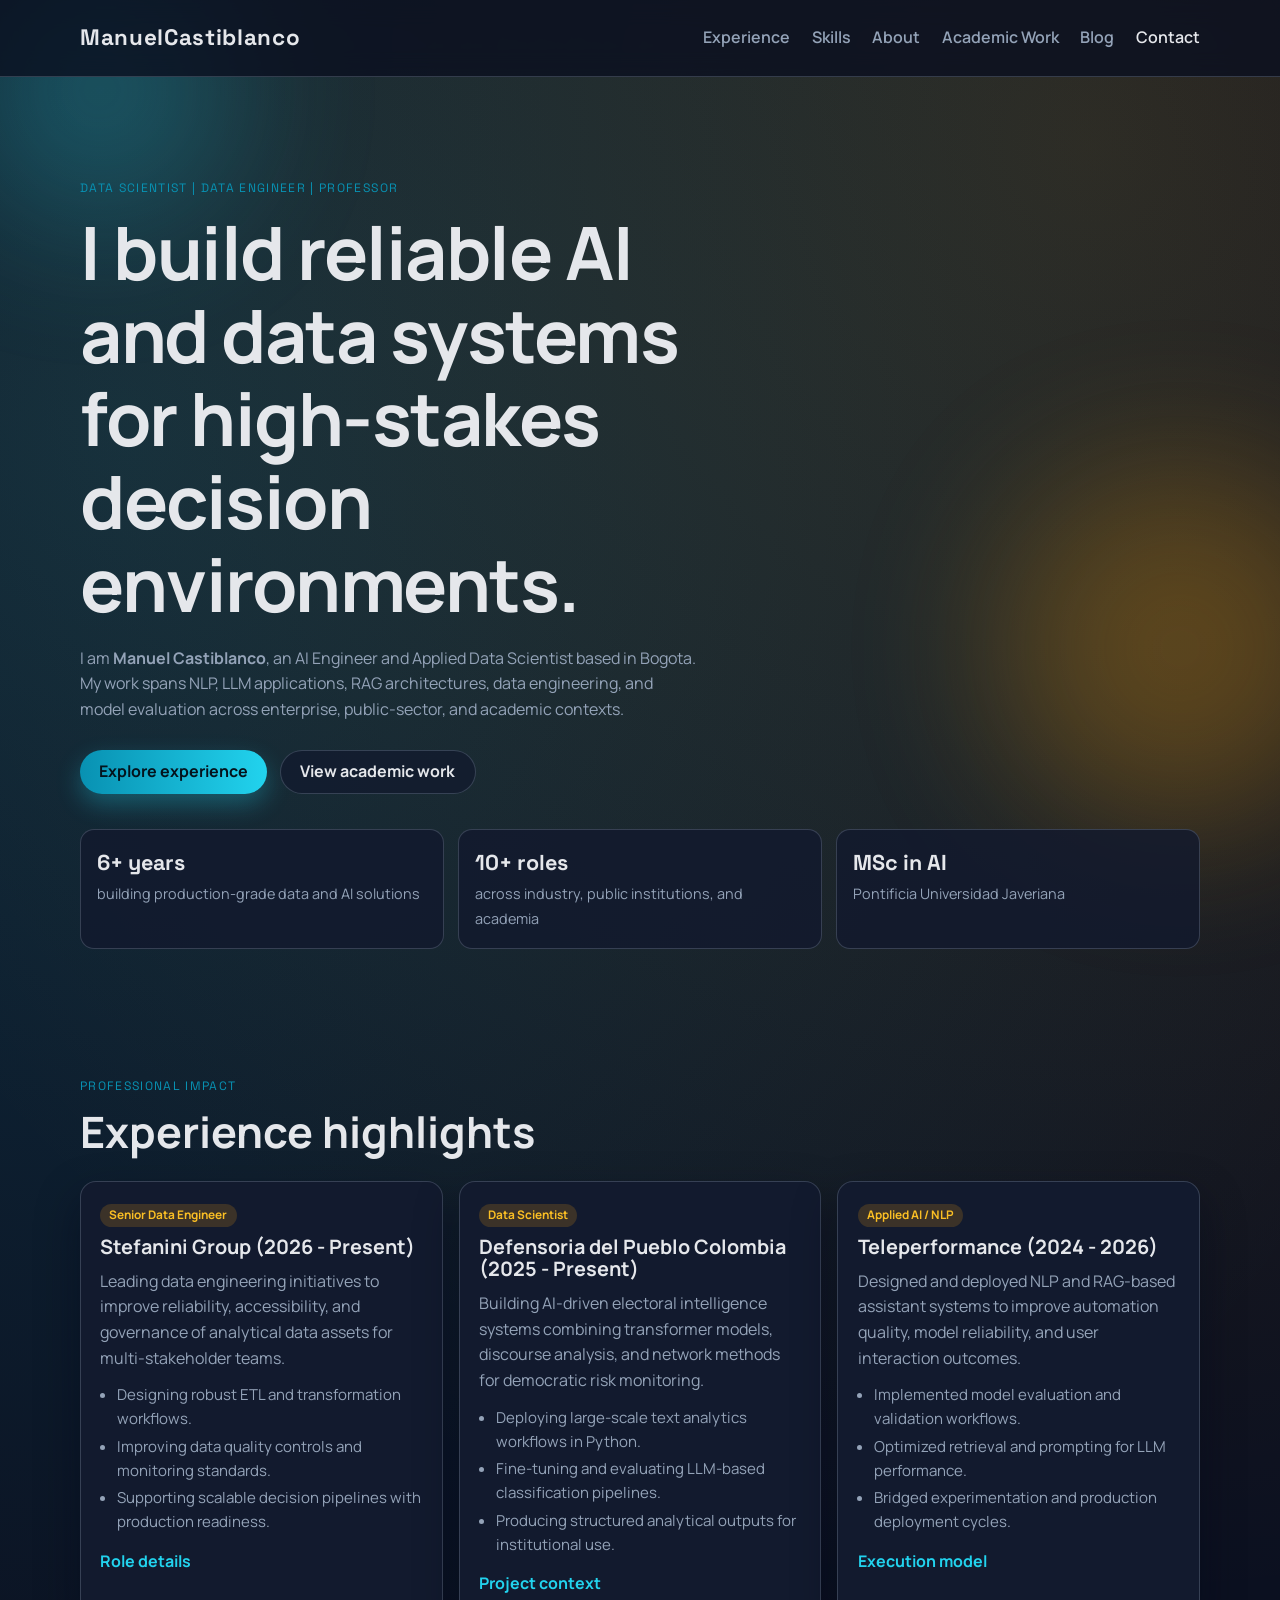
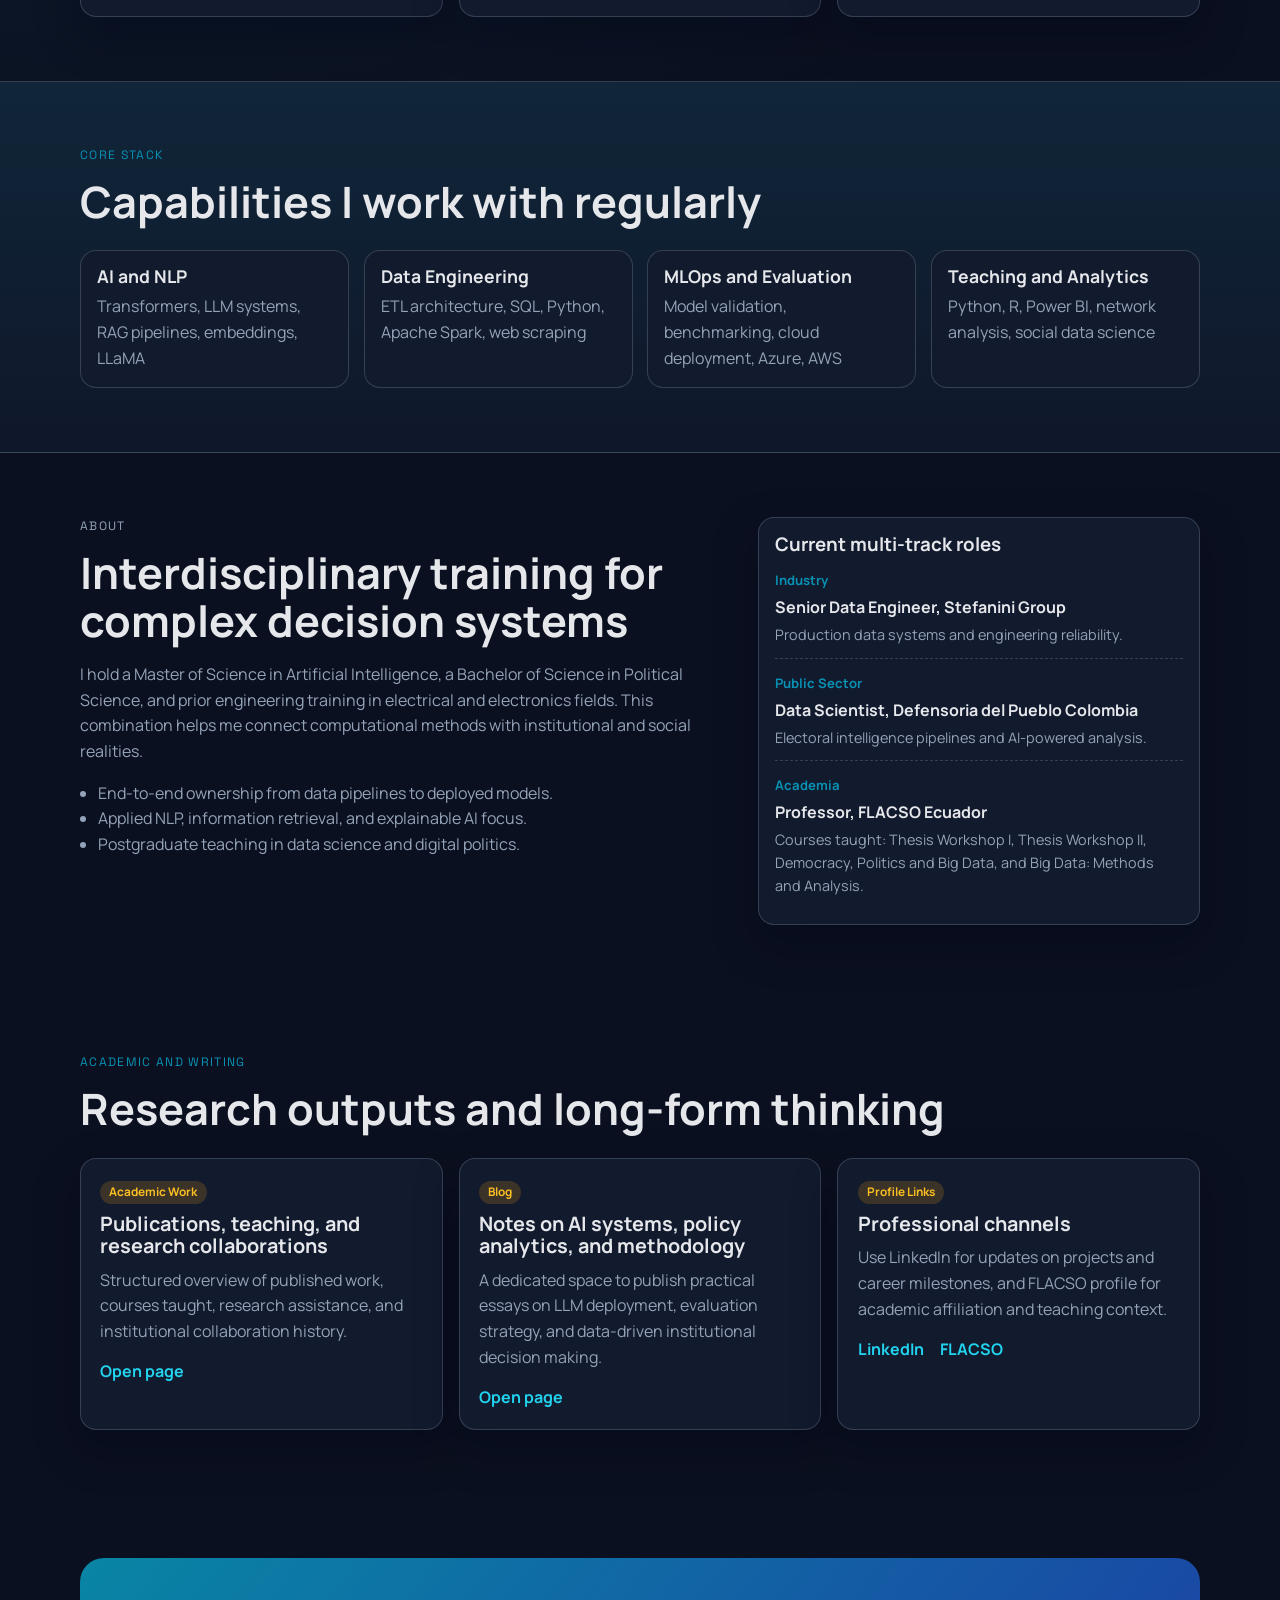
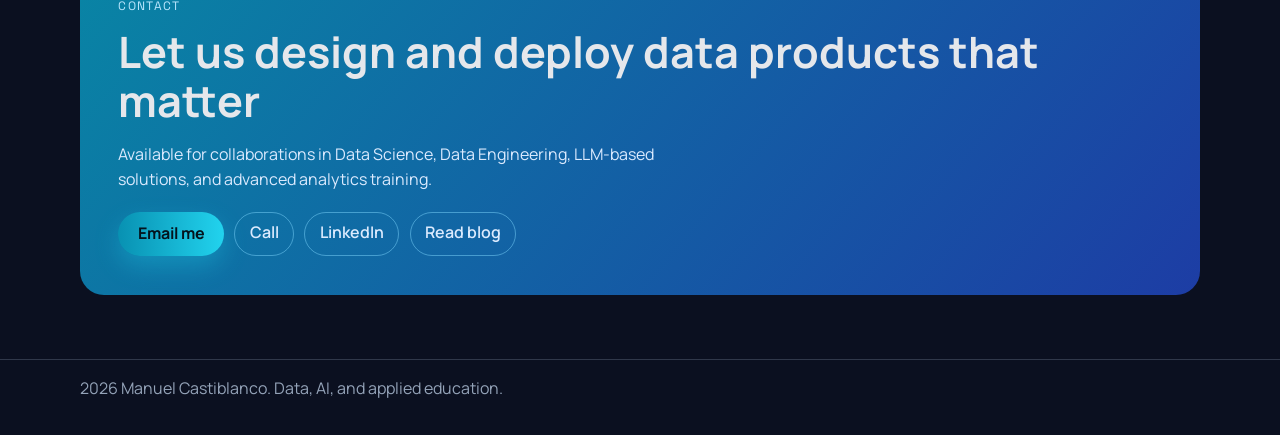
==== commit 8fe25e6c: "docs: update FLACSO professor courses including Thesis Workshop I and II" ====
--- a/index.html
+++ b/index.html
@@ -213,8 +213,9 @@
                 <span>Academia</span>
                 <p class="role">Professor, FLACSO Ecuador</p>
                 <p class="desc">
-                  Democracy, Politics and Big Data, plus Big Data: Methods and
-                  Analysis with applied computational methods.
+                  Courses taught: Thesis Workshop I, Thesis Workshop II,
+                  Democracy, Politics and Big Data, and Big Data: Methods and
+                  Analysis.
                 </p>
               </li>
             </ul>
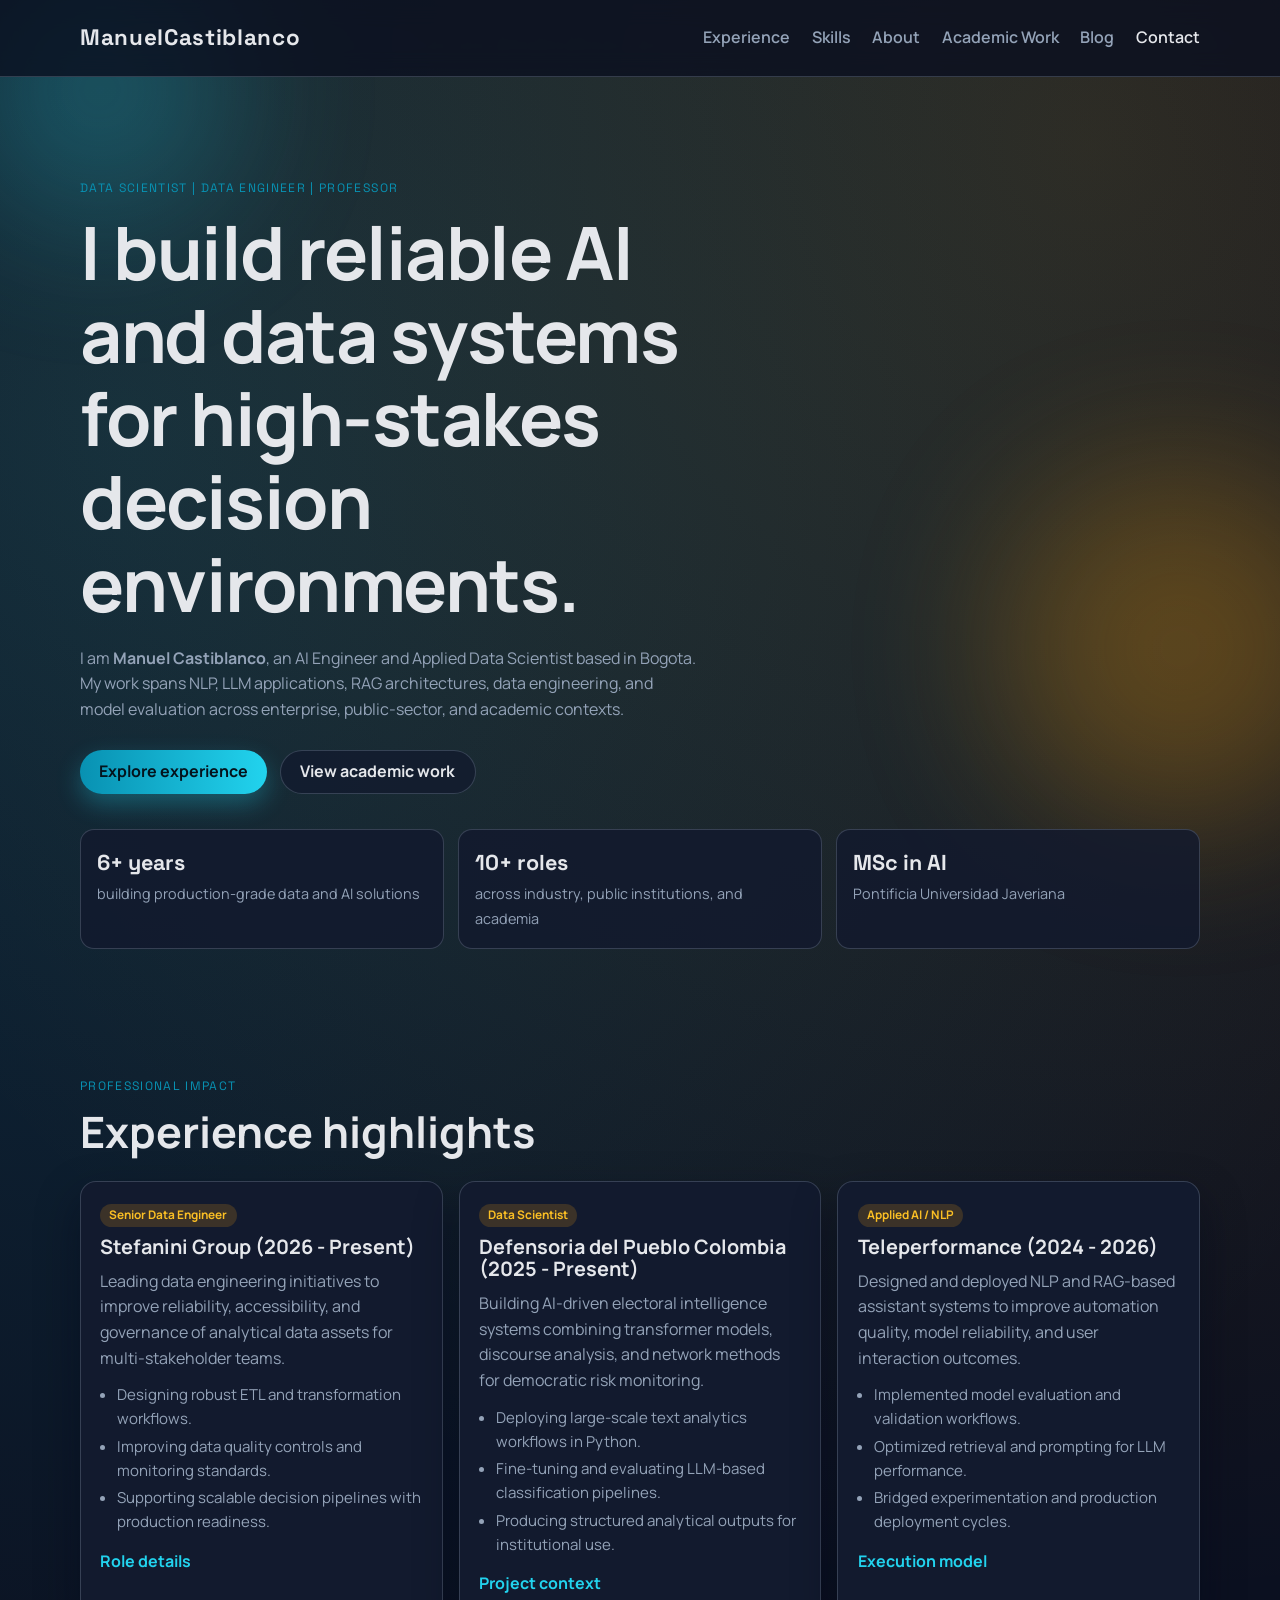
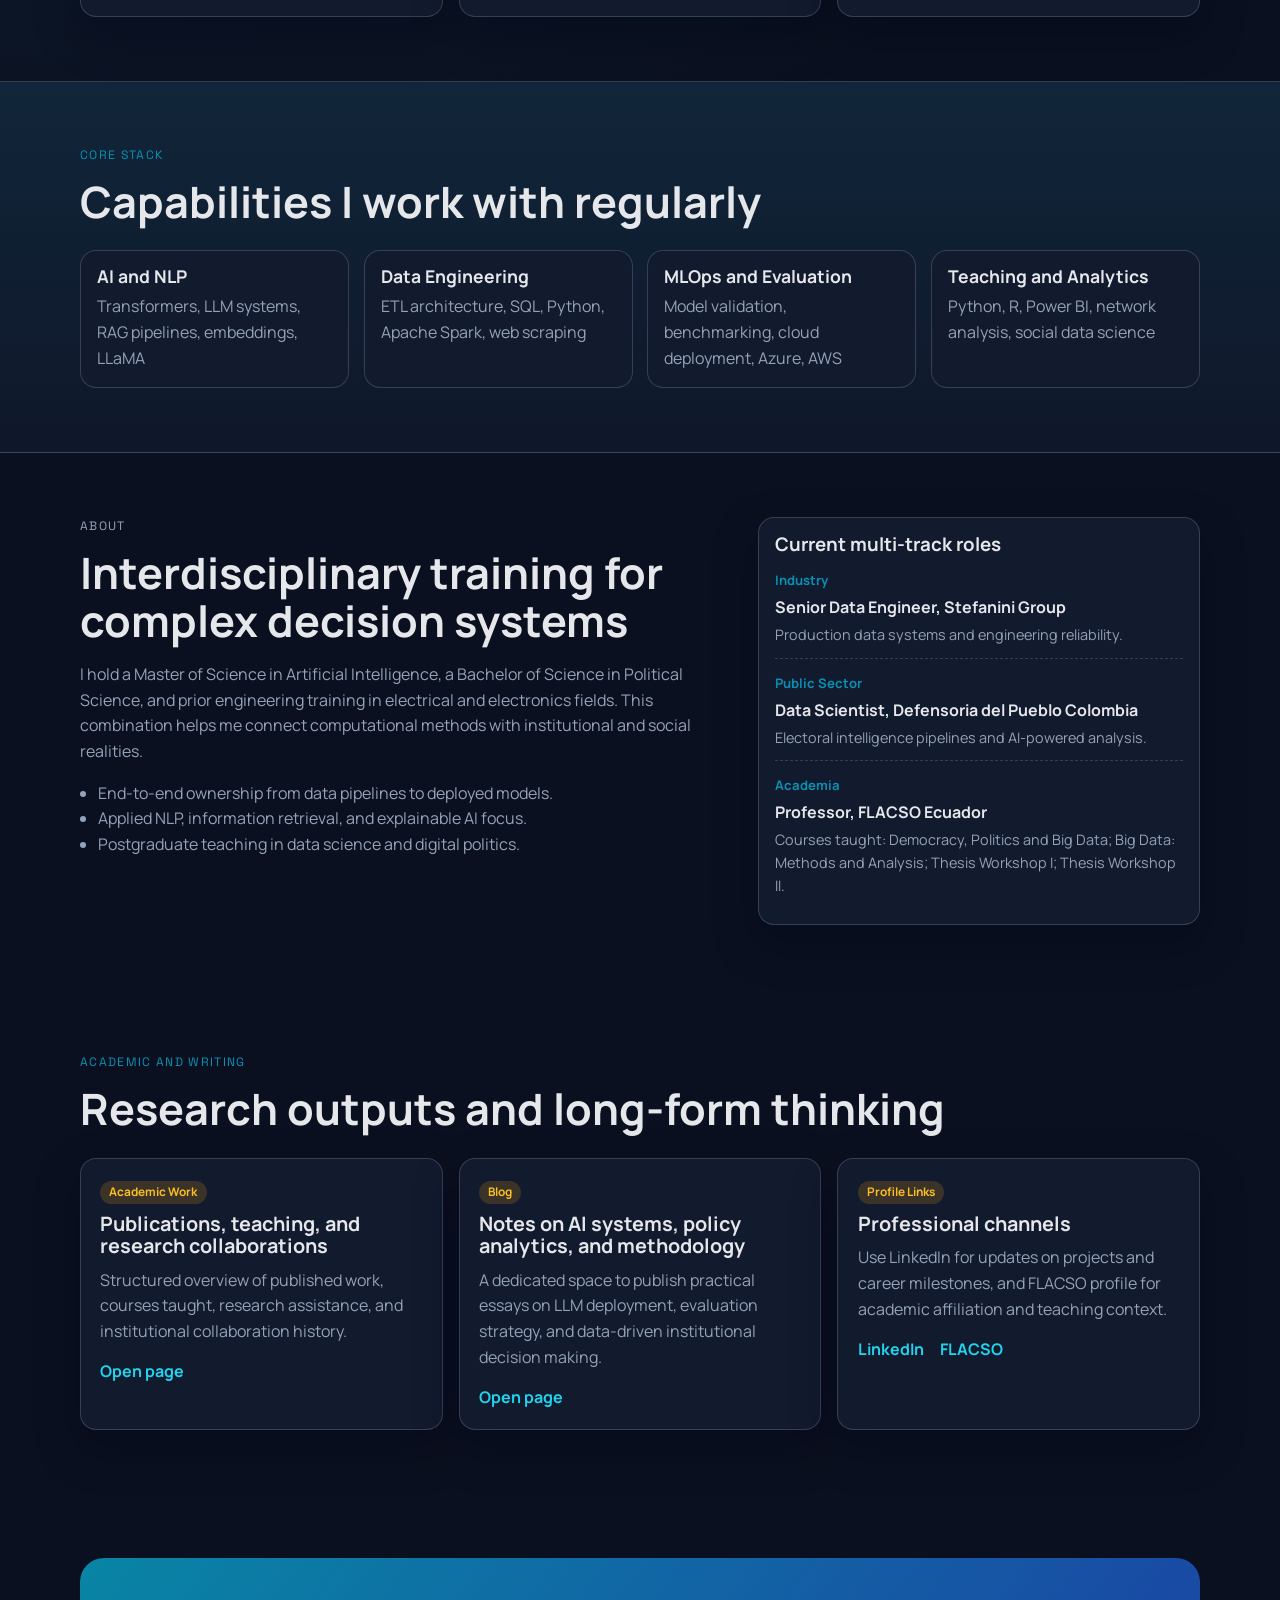
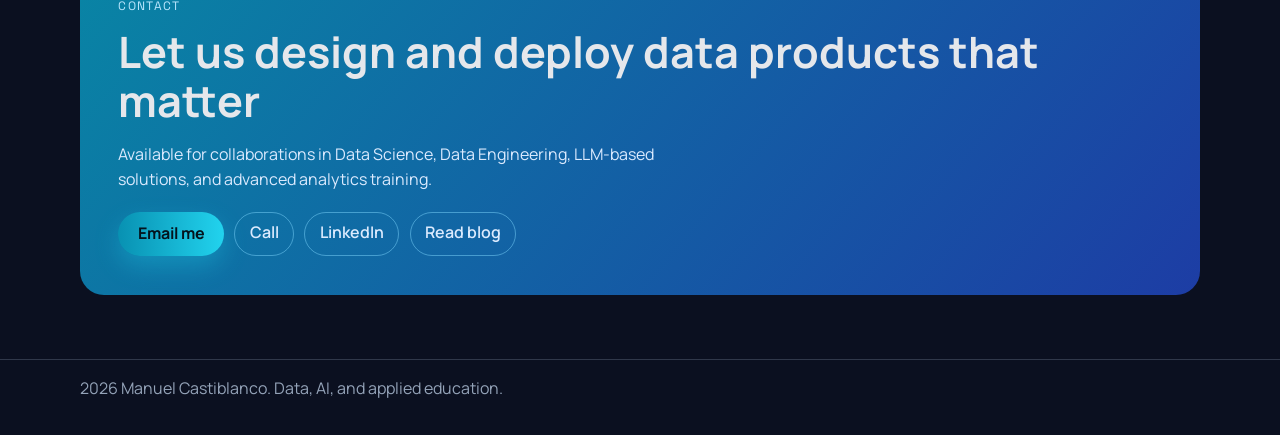
==== commit c7c94d03: "docs: separate FLACSO courses into distinct professor entries" ====
--- a/index.html
+++ b/index.html
@@ -213,9 +213,8 @@
                 <span>Academia</span>
                 <p class="role">Professor, FLACSO Ecuador</p>
                 <p class="desc">
-                  Courses taught: Thesis Workshop I, Thesis Workshop II,
-                  Democracy, Politics and Big Data, and Big Data: Methods and
-                  Analysis.
+                  Courses taught: Democracy, Politics and Big Data; Big Data:
+                  Methods and Analysis; Thesis Workshop I; Thesis Workshop II.
                 </p>
               </li>
             </ul>
